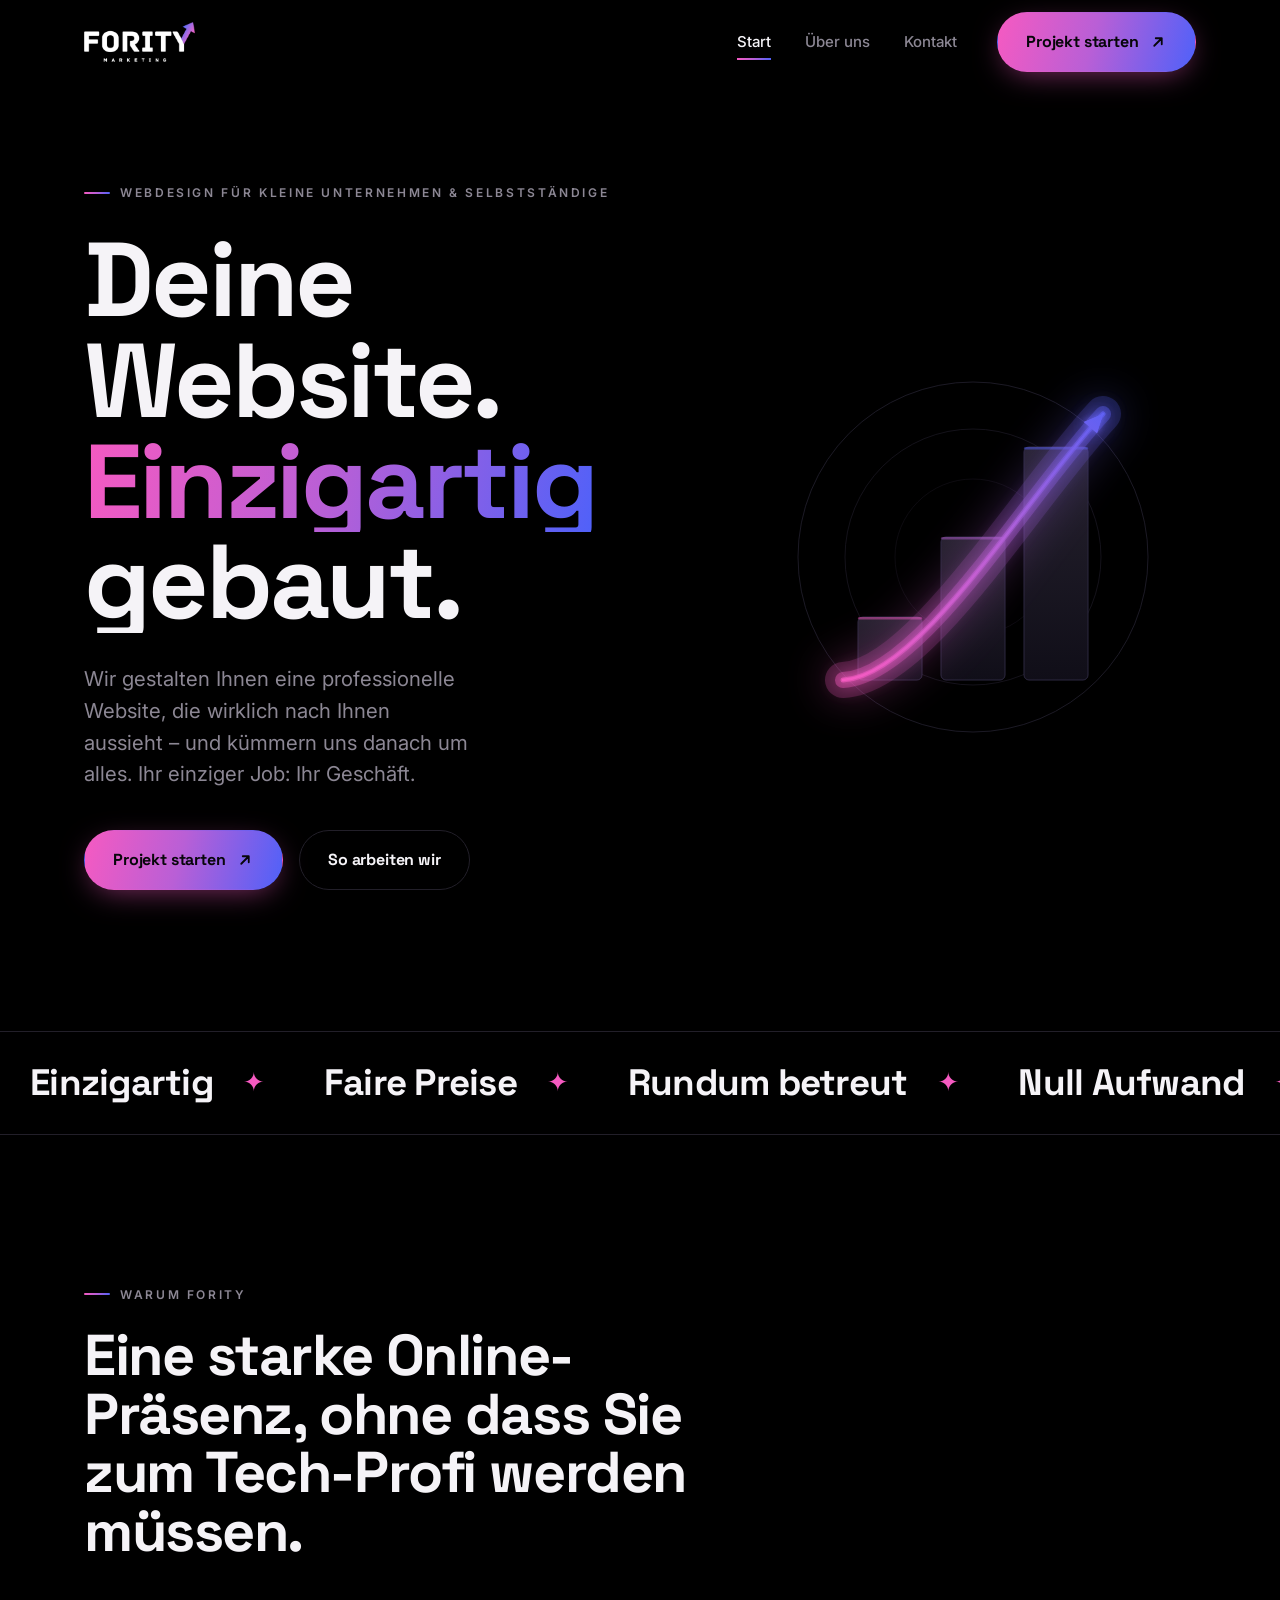
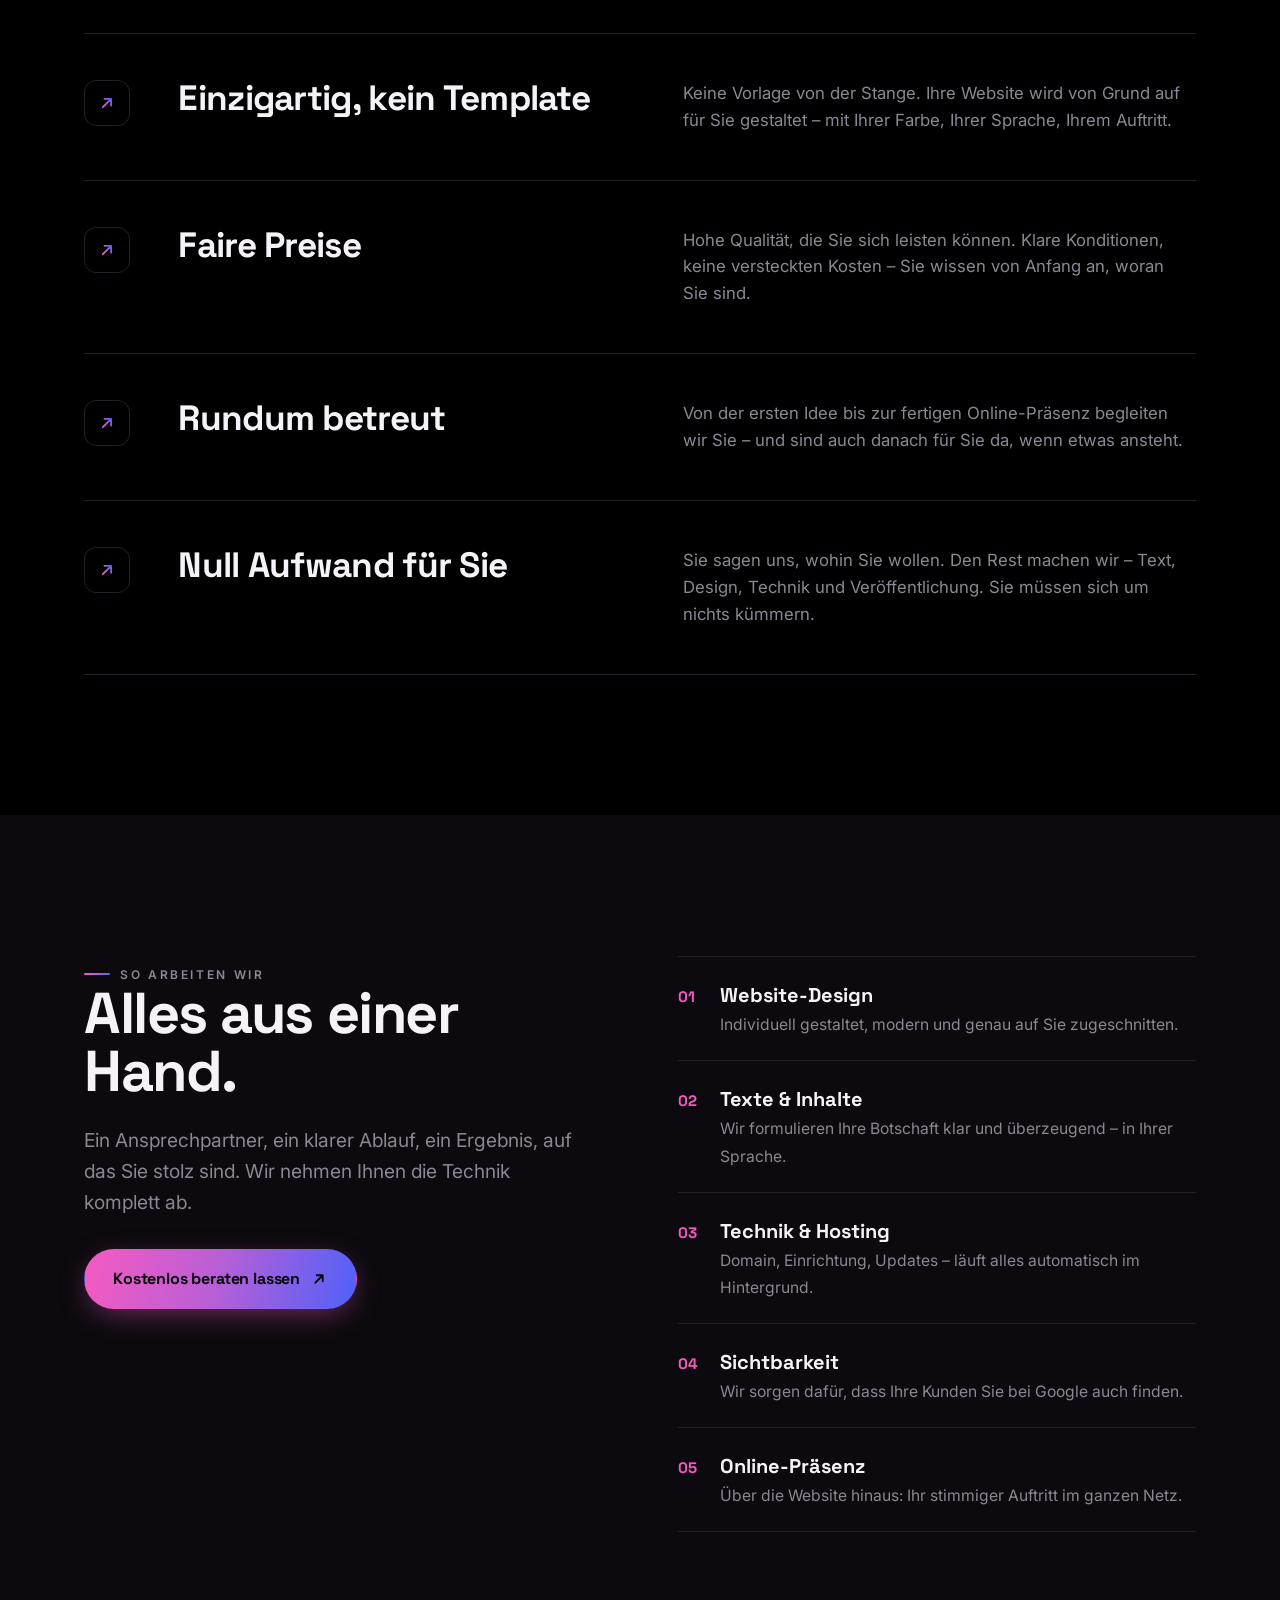
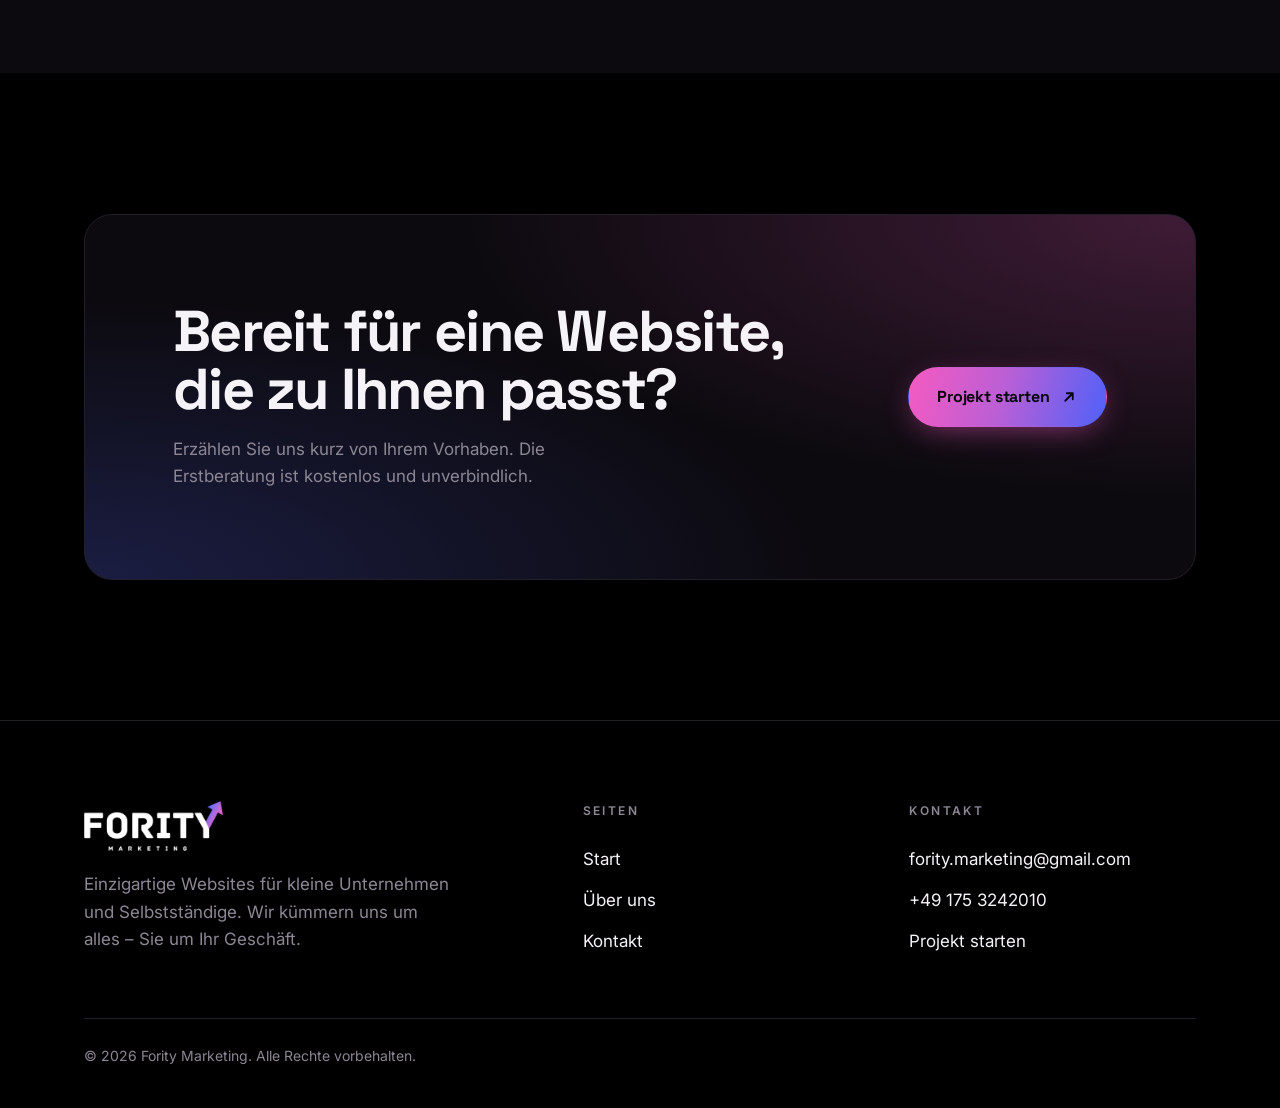
==== index.html @ 04fd1a8b "Website mit funktionierendem Kontaktformular (Web3Forms) Co-Authored-By: Claude Opus 4.8 <noreply@an" ====
<!DOCTYPE html>
<html lang="de">
<head>
  <meta charset="UTF-8" />
  <meta name="viewport" content="width=device-width, initial-scale=1" />
  <title>Fority Marketing — Einzigartige Websites für kleine Unternehmen</title>
  <meta name="description" content="Fority Marketing baut professionelle, einzigartige Websites für kleine Unternehmen und Selbstständige – zu fairen Preisen und mit Rundum-Betreuung. Sie kümmern sich um nichts." />
  <meta name="theme-color" content="#000000" />

  <meta property="og:type" content="website" />
  <meta property="og:title" content="Fority Marketing — Einzigartige Websites für kleine Unternehmen" />
  <meta property="og:description" content="Professionelle, einzigartige Websites zu fairen Preisen – mit Rundum-Betreuung. Du kümmerst dich um nichts." />

  <link rel="icon" href="data:image/svg+xml,%3Csvg xmlns='http://www.w3.org/2000/svg' viewBox='0 0 32 32'%3E%3Cdefs%3E%3ClinearGradient id='g' x1='0' y1='1' x2='1' y2='0'%3E%3Cstop offset='0' stop-color='%23f65ac1'/%3E%3Cstop offset='1' stop-color='%234f61f9'/%3E%3C/linearGradient%3E%3C/defs%3E%3Crect width='32' height='32' rx='8' fill='%23000'/%3E%3Cpath d='M9 22 L22 9 M14 9 H22 V17' fill='none' stroke='url(%23g)' stroke-width='3' stroke-linecap='round' stroke-linejoin='round'/%3E%3C/svg%3E" />

  <link rel="preconnect" href="https://fonts.googleapis.com" />
  <link rel="preconnect" href="https://fonts.gstatic.com" crossorigin />
  <link href="https://fonts.googleapis.com/css2?family=Inter:wght@400;500;600;700&family=Space+Grotesk:wght@600;700;800&display=swap" rel="stylesheet" />
  <link rel="stylesheet" href="css/style.css" />
</head>
<body>
  <!-- shared gradient for SVG strokes -->
  <svg width="0" height="0" style="position:absolute" aria-hidden="true">
    <defs>
      <linearGradient id="fg" x1="0" y1="1" x2="1" y2="0">
        <stop offset="0" stop-color="#f65ac1" />
        <stop offset="0.5" stop-color="#b95fd6" />
        <stop offset="1" stop-color="#4f61f9" />
      </linearGradient>
    </defs>
  </svg>

  <!-- ============ NAV ============ -->
  <header class="nav">
    <div class="wrap nav__inner">
      <a class="nav__logo" href="index.html" aria-label="Fority Marketing — Startseite">
        <img src="assets/logo.png" alt="Fority Marketing" width="135" />
      </a>
      <nav class="nav__links" aria-label="Hauptnavigation">
        <a class="nav__link" href="index.html" aria-current="page">Start</a>
        <a class="nav__link" href="ueber-uns.html">Über uns</a>
        <a class="nav__link" href="kontakt.html">Kontakt</a>
        <a class="btn btn--primary nav__cta" href="kontakt.html">Projekt starten
          <svg viewBox="0 0 24 24" fill="none" stroke="currentColor" stroke-width="2.4" stroke-linecap="round" stroke-linejoin="round"><path d="M7 17 17 7M9 7h8v8"/></svg>
        </a>
      </nav>
      <button class="nav__toggle" aria-label="Menü öffnen" aria-expanded="false"><span></span></button>
    </div>
  </header>

  <main>
    <!-- ============ HERO ============ -->
    <section class="hero">
      <div class="wrap hero__grid">
        <div class="hero__copy">
          <p class="eyebrow hero__eyebrow">Webdesign für kleine Unternehmen &amp; Selbstständige</p>
          <h1>
            <span class="line"><span>Deine Website.</span></span>
            <span class="line"><span class="grad-text">Einzigartig</span></span>
            <span class="line"><span>gebaut.</span></span>
          </h1>
          <p class="hero__sub">Wir gestalten Ihnen eine professionelle Website, die wirklich nach Ihnen aussieht – und kümmern uns danach um alles. Ihr einziger Job: Ihr Geschäft.</p>
          <div class="hero__actions">
            <a class="btn btn--primary" href="kontakt.html">Projekt starten
              <svg viewBox="0 0 24 24" fill="none" stroke="currentColor" stroke-width="2.4" stroke-linecap="round" stroke-linejoin="round"><path d="M7 17 17 7M9 7h8v8"/></svg>
            </a>
            <a class="btn btn--ghost" href="#leistungen">So arbeiten wir</a>
          </div>
        </div>

        <!-- signature: growth chart -->
        <div class="hero__art" aria-hidden="true">
          <svg class="chart-art" viewBox="0 0 420 420" fill="none" xmlns="http://www.w3.org/2000/svg">
            <defs>
              <linearGradient id="ca-grad" gradientUnits="userSpaceOnUse" x1="80" y1="358" x2="362" y2="68">
                <stop offset="0%"   stop-color="#f65ac1"/>
                <stop offset="50%"  stop-color="#b95fd6"/>
                <stop offset="100%" stop-color="#4f61f9"/>
              </linearGradient>
              <linearGradient id="ca-bar" x1="0" y1="0" x2="0" y2="1">
                <stop offset="0%"   stop-color="#26222f"/>
                <stop offset="100%" stop-color="#100e18"/>
              </linearGradient>
              <!-- Broad atmospheric glow -->
              <filter id="ca-glow-wide" x="-100%" y="-100%" width="300%" height="300%">
                <feGaussianBlur stdDeviation="22" result="b"/>
                <feMerge><feMergeNode in="b"/><feMergeNode in="SourceGraphic"/></feMerge>
              </filter>
              <!-- Medium halo -->
              <filter id="ca-glow-mid" x="-60%" y="-60%" width="220%" height="220%">
                <feGaussianBlur stdDeviation="9" result="b2"/>
                <feMerge><feMergeNode in="b2"/><feMergeNode in="SourceGraphic"/></feMerge>
              </filter>
              <!-- Tight crisp glow -->
              <filter id="ca-glow-tight" x="-20%" y="-20%" width="140%" height="140%">
                <feGaussianBlur stdDeviation="3" result="b3"/>
                <feMerge><feMergeNode in="b3"/><feMergeNode in="SourceGraphic"/></feMerge>
              </filter>
            </defs>

            <!-- Concentric background rings -->
            <circle cx="210" cy="235" r="175" stroke="#221f2c" stroke-width="1" opacity="0.85"/>
            <circle cx="210" cy="235" r="128" stroke="#221f2c" stroke-width="1" opacity="0.60"/>
            <circle cx="210" cy="235" r="78"  stroke="#221f2c" stroke-width="1" opacity="0.38"/>

            <!-- 3 bars: increasing height, base at y=358 -->
            <rect x="95"  y="295" width="64" height="63"  rx="5" fill="url(#ca-bar)" stroke="#2d2840" stroke-width="1"/>
            <rect x="178" y="215" width="64" height="143" rx="5" fill="url(#ca-bar)" stroke="#2d2840" stroke-width="1"/>
            <rect x="261" y="125" width="64" height="233" rx="5" fill="url(#ca-bar)" stroke="#2d2840" stroke-width="1"/>

            <!-- Bar top edge glow highlights -->
            <rect x="95"  y="295" width="64" height="2.5" rx="1.5" fill="#f65ac1" opacity="0.45"/>
            <rect x="178" y="215" width="64" height="2.5" rx="1.5" fill="#b95fd6" opacity="0.45"/>
            <rect x="261" y="125" width="64" height="2.5" rx="1.5" fill="#4f61f9" opacity="0.45"/>

            <!-- Growth curve — widest atmospheric bloom -->
            <path d="M 80 358 C 158 354 265 172 340 92"
                  stroke="url(#ca-grad)" stroke-width="36" stroke-linecap="round"
                  filter="url(#ca-glow-wide)" opacity="0.28"/>
            <!-- Medium halo -->
            <path d="M 80 358 C 158 354 265 172 340 92"
                  stroke="url(#ca-grad)" stroke-width="16" stroke-linecap="round"
                  filter="url(#ca-glow-mid)" opacity="0.48"/>
            <!-- Tight inner glow -->
            <path d="M 80 358 C 158 354 265 172 340 92"
                  stroke="url(#ca-grad)" stroke-width="5" stroke-linecap="round"
                  filter="url(#ca-glow-tight)" opacity="0.75"/>
            <!-- Crisp core line -->
            <path d="M 80 358 C 158 354 265 172 340 92"
                  stroke="url(#ca-grad)" stroke-width="2.5" stroke-linecap="round"/>

            <!-- Arrowhead at curve tip (340,92), pointing upper-right along tangent -->
            <polygon points="340,92 334,111 321,100" fill="url(#ca-grad)" filter="url(#ca-glow-wide)" opacity="0.32"/>
            <polygon points="340,92 334,111 321,100" fill="url(#ca-grad)" filter="url(#ca-glow-mid)" opacity="0.55"/>
            <polygon points="340,92 334,111 321,100" fill="url(#ca-grad)" filter="url(#ca-glow-tight)" opacity="0.85"/>
            <polygon points="340,92 334,111 321,100" fill="url(#ca-grad)"/>
          </svg>
        </div>
      </div>
    </section>

    <!-- ============ MARQUEE ============ -->
    <div class="marquee" aria-hidden="true">
      <div class="marquee__track">
        <span>Einzigartig</span><span>Faire Preise</span><span>Rundum betreut</span><span>Null Aufwand</span>
      </div>
    </div>

    <!-- ============ USPs ============ -->
    <section class="section" id="warum">
      <div class="wrap">
        <div class="usp__head reveal">
          <p class="eyebrow">Warum Fority</p>
          <h2>Eine starke Online-Präsenz, ohne dass Sie zum Tech-Profi werden müssen.</h2>
        </div>

        <div class="usp-row reveal">
          <div class="usp-row__mark">
            <svg viewBox="0 0 24 24" fill="none" stroke-width="2.2" stroke-linecap="round" stroke-linejoin="round"><path d="M7 17 17 7M9 7h8v8"/></svg>
          </div>
          <h3>Einzigartig, kein Template</h3>
          <p>Keine Vorlage von der Stange. Ihre Website wird von Grund auf für Sie gestaltet – mit Ihrer Farbe, Ihrer Sprache, Ihrem Auftritt.</p>
        </div>

        <div class="usp-row reveal">
          <div class="usp-row__mark">
            <svg viewBox="0 0 24 24" fill="none" stroke-width="2.2" stroke-linecap="round" stroke-linejoin="round"><path d="M7 17 17 7M9 7h8v8"/></svg>
          </div>
          <h3>Faire Preise</h3>
          <p>Hohe Qualität, die Sie sich leisten können. Klare Konditionen, keine versteckten Kosten – Sie wissen von Anfang an, woran Sie sind.</p>
        </div>

        <div class="usp-row reveal">
          <div class="usp-row__mark">
            <svg viewBox="0 0 24 24" fill="none" stroke-width="2.2" stroke-linecap="round" stroke-linejoin="round"><path d="M7 17 17 7M9 7h8v8"/></svg>
          </div>
          <h3>Rundum betreut</h3>
          <p>Von der ersten Idee bis zur fertigen Online-Präsenz begleiten wir Sie – und sind auch danach für Sie da, wenn etwas ansteht.</p>
        </div>

        <div class="usp-row reveal">
          <div class="usp-row__mark">
            <svg viewBox="0 0 24 24" fill="none" stroke-width="2.2" stroke-linecap="round" stroke-linejoin="round"><path d="M7 17 17 7M9 7h8v8"/></svg>
          </div>
          <h3>Null Aufwand für Sie</h3>
          <p>Sie sagen uns, wohin Sie wollen. Den Rest machen wir – Text, Design, Technik und Veröffentlichung. Sie müssen sich um nichts kümmern.</p>
        </div>
      </div>
    </section>

    <!-- ============ LEISTUNGEN ============ -->
    <section class="section alt" id="leistungen">
      <div class="wrap lead-grid">
        <div class="reveal">
          <p class="eyebrow">So arbeiten wir</p>
          <h2>Alles aus einer Hand.</h2>
          <p class="big">Ein Ansprechpartner, ein klarer Ablauf, ein Ergebnis, auf das Sie stolz sind. Wir nehmen Ihnen die Technik komplett ab.</p>
          <a class="btn btn--primary" href="kontakt.html" style="margin-top:32px">Kostenlos beraten lassen
            <svg viewBox="0 0 24 24" fill="none" stroke="currentColor" stroke-width="2.4" stroke-linecap="round" stroke-linejoin="round"><path d="M7 17 17 7M9 7h8v8"/></svg>
          </a>
        </div>
        <div class="svc-list reveal" data-d="1">
          <div class="svc"><span class="svc__no">01</span><span class="svc__body"><strong>Website-Design</strong><span>Individuell gestaltet, modern und genau auf Sie zugeschnitten.</span></span></div>
          <div class="svc"><span class="svc__no">02</span><span class="svc__body"><strong>Texte &amp; Inhalte</strong><span>Wir formulieren Ihre Botschaft klar und überzeugend – in Ihrer Sprache.</span></span></div>
          <div class="svc"><span class="svc__no">03</span><span class="svc__body"><strong>Technik &amp; Hosting</strong><span>Domain, Einrichtung, Updates – läuft alles automatisch im Hintergrund.</span></span></div>
          <div class="svc"><span class="svc__no">04</span><span class="svc__body"><strong>Sichtbarkeit</strong><span>Wir sorgen dafür, dass Ihre Kunden Sie bei Google auch finden.</span></span></div>
          <div class="svc"><span class="svc__no">05</span><span class="svc__body"><strong>Online-Präsenz</strong><span>Über die Website hinaus: Ihr stimmiger Auftritt im ganzen Netz.</span></span></div>
        </div>
      </div>
    </section>

    <!-- ============ CTA ============ -->
    <section class="section">
      <div class="wrap cta-band">
        <div class="cta-band__inner reveal">
          <div>
            <h2>Bereit für eine Website, die zu Ihnen passt?</h2>
            <p>Erzählen Sie uns kurz von Ihrem Vorhaben. Die Erstberatung ist kostenlos und unverbindlich.</p>
          </div>
          <a class="btn btn--primary" href="kontakt.html">Projekt starten
            <svg viewBox="0 0 24 24" fill="none" stroke="currentColor" stroke-width="2.4" stroke-linecap="round" stroke-linejoin="round"><path d="M7 17 17 7M9 7h8v8"/></svg>
          </a>
        </div>
      </div>
    </section>
  </main>

  <!-- ============ FOOTER ============ -->
  <footer class="footer">
    <div class="wrap">
      <div class="footer__top">
        <div class="footer__brand">
          <img src="assets/logo.png" alt="Fority Marketing" />
          <p>Einzigartige Websites für kleine Unternehmen und Selbstständige. Wir kümmern uns um alles – Sie um Ihr Geschäft.</p>
        </div>
        <div class="footer__col">
          <h4>Seiten</h4>
          <a href="index.html">Start</a>
          <a href="ueber-uns.html">Über uns</a>
          <a href="kontakt.html">Kontakt</a>
        </div>
        <div class="footer__col">
          <h4>Kontakt</h4>
          <a href="mailto:fority.marketing@gmail.com">fority.marketing@gmail.com</a>
          <a href="tel:+491753242010">+49 175 3242010</a>
          <a href="kontakt.html">Projekt starten</a>
        </div>
      </div>
      <div class="footer__bottom">
        <span>© <span id="year">2026</span> Fority Marketing. Alle Rechte vorbehalten.</span>
      </div>
    </div>
  </footer>

  <script src="js/main.js"></script>
</body>
</html>
---- css/style.css ----
/* ============================================================
   FORITY MARKETING — Design System
   Bold & loud · black canvas · logo gradient (pink→purple)
   ============================================================ */

:root {
  /* Color */
  --ink:        #000000;   /* page canvas */
  --surface:    #0c0a0f;   /* subtle raised panels */
  --line:       #221f29;   /* hairlines */
  --text:       #f5f3f7;   /* primary text */
  --muted:      #8c8794;   /* secondary text */

  --pink:       #f65ac1;   /* logo arrow — pink end  */
  --purple:     #4f61f9;   /* logo arrow — purple end */
  --grad:       linear-gradient(105deg, var(--pink) 0%, #b95fd6 48%, var(--purple) 100%);

  /* Type */
  --display: "Space Grotesk", system-ui, sans-serif;
  --body: "Inter", system-ui, sans-serif;

  /* Rhythm */
  --maxw: 1240px;
  --gutter: clamp(20px, 5vw, 64px);
  --section-y: clamp(72px, 11vw, 160px);

  --ease: cubic-bezier(0.16, 1, 0.3, 1);
}

/* ---------- Reset ---------- */
*, *::before, *::after { box-sizing: border-box; }
* { margin: 0; padding: 0; }
html { -webkit-text-size-adjust: 100%; scroll-behavior: smooth; }

body {
  background: var(--ink);
  color: var(--text);
  font-family: var(--body);
  font-size: 17px;
  line-height: 1.6;
  -webkit-font-smoothing: antialiased;
  text-rendering: optimizeLegibility;
  overflow-x: hidden;
}

img { display: block; max-width: 100%; height: auto; }
a { color: inherit; text-decoration: none; }
button { font: inherit; cursor: pointer; }
::selection { background: var(--pink); color: #000; }

/* ---------- Layout helpers ---------- */
.wrap { width: 100%; max-width: var(--maxw); margin-inline: auto; padding-inline: var(--gutter); }
.section { padding-block: var(--section-y); position: relative; }

.eyebrow {
  display: inline-flex; align-items: center; gap: 10px;
  font-family: var(--body);
  font-size: 12px; font-weight: 600;
  letter-spacing: 0.22em; text-transform: uppercase;
  color: var(--muted);
}
.eyebrow::before {
  content: ""; width: 26px; height: 2px;
  background: var(--grad); border-radius: 2px;
}

.grad-text {
  background: var(--grad);
  -webkit-background-clip: text; background-clip: text;
  color: transparent;
}

/* ---------- Buttons ---------- */
.btn {
  display: inline-flex; align-items: center; gap: 10px;
  font-family: var(--display); font-weight: 700;
  font-size: 16px; letter-spacing: -0.01em;
  padding: 16px 28px; border-radius: 999px;
  border: 1px solid transparent;
  transition: transform .35s var(--ease), box-shadow .35s var(--ease), background .35s var(--ease), color .35s var(--ease);
  will-change: transform;
}
.btn svg { width: 18px; height: 18px; transition: transform .35s var(--ease); }
.btn:hover svg { transform: translate(3px, -3px); }

.btn--primary {
  background: var(--grad); color: #07060a;
  box-shadow: 0 8px 30px -8px rgba(246,90,193,.55);
}
.btn--primary:hover { transform: translateY(-3px); box-shadow: 0 18px 44px -10px rgba(246,90,193,.7); }

.btn--ghost { color: var(--text); border-color: var(--line); }
.btn--ghost:hover { border-color: var(--pink); transform: translateY(-3px); }

/* ============================================================
   NAV
   ============================================================ */
.nav {
  position: sticky; top: 0; z-index: 100;
  border-bottom: 1px solid transparent;
  transition: background .4s var(--ease), border-color .4s var(--ease), backdrop-filter .4s var(--ease);
}
.nav.is-scrolled {
  background: rgba(0,0,0,.72);
  backdrop-filter: blur(14px) saturate(140%);
  border-bottom-color: var(--line);
}
.nav__inner {
  display: flex; align-items: center; justify-content: space-between;
  height: 84px;
}
.nav__logo img { height: 40px; width: auto; }
.nav__links { display: flex; align-items: center; gap: 34px; }
.nav__link {
  font-weight: 500; font-size: 15px; color: var(--muted);
  position: relative; transition: color .25s var(--ease);
}
.nav__link::after {
  content: ""; position: absolute; left: 0; bottom: -6px;
  width: 100%; height: 2px; background: var(--grad);
  transform: scaleX(0); transform-origin: left; transition: transform .3s var(--ease);
}
.nav__link:hover, .nav__link[aria-current="page"] { color: var(--text); }
.nav__link:hover::after, .nav__link[aria-current="page"]::after { transform: scaleX(1); }
.nav__cta { margin-left: 6px; }

.nav__toggle {
  display: none; background: none; border: 0; color: var(--text);
  width: 44px; height: 44px; align-items: center; justify-content: center;
}
.nav__toggle span {
  display: block; width: 24px; height: 2px; background: currentColor; position: relative;
  transition: transform .3s var(--ease), opacity .3s var(--ease);
}
.nav__toggle span::before, .nav__toggle span::after {
  content: ""; position: absolute; left: 0; width: 24px; height: 2px; background: currentColor;
  transition: transform .3s var(--ease);
}
.nav__toggle span::before { top: -7px; }
.nav__toggle span::after { top: 7px; }
.nav.is-open .nav__toggle span { background: transparent; }
.nav.is-open .nav__toggle span::before { transform: translateY(7px) rotate(45deg); }
.nav.is-open .nav__toggle span::after { transform: translateY(-7px) rotate(-45deg); }

/* ============================================================
   HERO
   ============================================================ */
.hero { position: relative; padding-top: clamp(40px, 7vw, 90px); padding-bottom: var(--section-y); }
.hero__grid {
  display: grid; grid-template-columns: 1.35fr 1fr; gap: clamp(30px, 5vw, 70px);
  align-items: center;
}
.hero__eyebrow { margin-bottom: 28px; }
.hero h1 {
  font-family: var(--display);
  font-weight: 800;
  font-size: clamp(2.9rem, 8.2vw, 6.6rem);
  line-height: 0.96;
  letter-spacing: -0.03em;
}
.hero h1 .line { display: block; overflow: hidden; }
.hero h1 .line > span { display: inline-block; }
.hero__sub {
  margin-top: 30px; max-width: 30ch;
  font-size: clamp(1.05rem, 1.6vw, 1.3rem); color: var(--muted); line-height: 1.55;
}
.hero__actions { margin-top: 40px; display: flex; flex-wrap: wrap; gap: 16px; }

/* Hero signature: growth chart */
.hero__art { position: relative; display: flex; justify-content: center; align-items: center; min-height: 360px; }
.chart-art { width: min(100%, 420px); height: auto; display: block; }

/* ============================================================
   MARQUEE
   ============================================================ */
.marquee {
  border-block: 1px solid var(--line);
  padding-block: 22px; overflow: hidden;
  display: flex; user-select: none;
}
.marquee__track {
  display: flex; gap: 0; flex-shrink: 0;
  animation: scroll-x 26s linear infinite;
}
.marquee:hover .marquee__track { animation-play-state: paused; }
.marquee__track span {
  font-family: var(--display); font-weight: 800;
  font-size: clamp(1.4rem, 3vw, 2.3rem); letter-spacing: -0.02em;
  white-space: nowrap; padding-inline: 30px; color: var(--text);
  display: inline-flex; align-items: center; gap: 30px;
}
.marquee__track span::after { content: "✦"; color: var(--pink); font-size: 0.7em; }
@keyframes scroll-x { to { transform: translateX(-50%); } }

/* ============================================================
   USP — editorial rows (not a card grid)
   ============================================================ */
.usp__head { max-width: 60ch; margin-bottom: clamp(40px, 6vw, 72px); }
.usp__head h2 {
  font-family: var(--display); font-weight: 800;
  font-size: clamp(2.1rem, 5vw, 3.6rem); line-height: 1.02; letter-spacing: -0.025em;
  margin-top: 22px;
}

.usp-row {
  display: grid; grid-template-columns: 56px 1fr 1.1fr; gap: clamp(16px, 3vw, 48px);
  align-items: start;
  padding-block: clamp(30px, 4vw, 46px);
  border-top: 1px solid var(--line);
}
.usp-row:last-child { border-bottom: 1px solid var(--line); }
.usp-row__mark {
  width: 46px; height: 46px; flex-shrink: 0;
  display: grid; place-items: center;
  border: 1px solid var(--line); border-radius: 12px;
  transition: border-color .4s var(--ease), background .4s var(--ease);
}
.usp-row__mark svg { width: 20px; height: 20px; transition: transform .4s var(--ease); }
.usp-row__mark svg path { stroke: url(#fg); }
.usp-row:hover .usp-row__mark { border-color: var(--pink); background: rgba(246,90,193,.06); }
.usp-row:hover .usp-row__mark svg { transform: translate(2px, -2px); }
.usp-row h3 {
  font-family: var(--display); font-weight: 700;
  font-size: clamp(1.5rem, 3vw, 2.2rem); line-height: 1.05; letter-spacing: -0.02em;
}
.usp-row p { color: var(--muted); font-size: 1.05rem; max-width: 46ch; }

/* ============================================================
   LEISTUNGEN / PROCESS
   ============================================================ */
.alt { background: var(--surface); }
.lead-grid { display: grid; grid-template-columns: 1fr 1fr; gap: clamp(30px, 6vw, 80px); align-items: start; }
.lead-grid h2 {
  font-family: var(--display); font-weight: 800;
  font-size: clamp(2.1rem, 5vw, 3.6rem); line-height: 1.02; letter-spacing: -0.025em;
}
.lead-grid p.big { font-size: 1.2rem; color: var(--muted); margin-top: 24px; max-width: 42ch; }

.svc-list { display: flex; flex-direction: column; }
.svc {
  display: flex; align-items: baseline; gap: 18px;
  padding-block: 22px; border-top: 1px solid var(--line);
}
.svc:last-child { border-bottom: 1px solid var(--line); }
.svc__no { font-family: var(--display); font-weight: 700; color: var(--pink); font-size: .95rem; min-width: 2.4ch; }
.svc__body strong { font-family: var(--display); font-weight: 700; font-size: 1.25rem; display: block; }
.svc__body span { color: var(--muted); font-size: .98rem; }

/* ============================================================
   CTA BAND
   ============================================================ */
.cta-band { position: relative; overflow: hidden; }
.cta-band__inner {
  border-radius: 28px; padding: clamp(40px, 7vw, 88px);
  background:
    radial-gradient(120% 140% at 100% 0%, rgba(246,90,193,.22), transparent 55%),
    radial-gradient(120% 140% at 0% 100%, rgba(79,97,249,.22), transparent 55%),
    var(--surface);
  border: 1px solid var(--line);
  display: grid; grid-template-columns: 1.4fr auto; gap: 40px; align-items: center;
}
.cta-band h2 {
  font-family: var(--display); font-weight: 800;
  font-size: clamp(2rem, 5vw, 3.6rem); line-height: 1.0; letter-spacing: -0.03em;
}
.cta-band p { color: var(--muted); margin-top: 18px; max-width: 40ch; }

/* ============================================================
   FOOTER
   ============================================================ */
.footer { border-top: 1px solid var(--line); padding-block: clamp(50px, 7vw, 80px) 40px; }
.footer__top { display: grid; grid-template-columns: 1.6fr 1fr 1fr; gap: 40px; }
.footer__brand img { height: 50px; width: auto; margin-bottom: 20px; }
.footer__brand p { color: var(--muted); max-width: 34ch; }
.footer__col h4 {
  font-size: 12px; letter-spacing: .2em; text-transform: uppercase; color: var(--muted);
  margin-bottom: 18px; font-weight: 600;
}
.footer__col a { display: block; color: var(--text); padding-block: 7px; transition: color .25s var(--ease); }
.footer__col a:hover { color: var(--pink); }
.footer__bottom {
  margin-top: 56px; padding-top: 26px; border-top: 1px solid var(--line);
  display: flex; justify-content: space-between; flex-wrap: wrap; gap: 14px;
  color: var(--muted); font-size: 14px;
}

/* ============================================================
   PAGE HEADER (inner pages)
   ============================================================ */
.page-head { padding-top: clamp(50px, 8vw, 110px); padding-bottom: clamp(40px, 6vw, 72px); }
.page-head h1 {
  font-family: var(--display); font-weight: 800;
  font-size: clamp(2.6rem, 7vw, 5.6rem); line-height: 0.98; letter-spacing: -0.03em; margin-top: 24px;
}
.page-head p { color: var(--muted); font-size: clamp(1.05rem,1.6vw,1.3rem); max-width: 52ch; margin-top: 26px; }

/* ---------- About ---------- */
.about-split { display: grid; grid-template-columns: 1fr 1fr; gap: clamp(30px,6vw,80px); align-items: start; }
.about-split h2 { font-family: var(--display); font-weight: 800; font-size: clamp(1.9rem,4vw,3rem); line-height:1.04; letter-spacing:-0.025em; }
.about-split p { color: var(--muted); margin-top: 20px; font-size: 1.1rem; }
.about-split p + p { margin-top: 16px; }

.stats { display: grid; grid-template-columns: repeat(3, 1fr); gap: clamp(16px,3vw,40px); }
.stat { border-top: 1px solid var(--line); padding-top: 24px; }
.stat__num { font-family: var(--display); font-weight: 800; font-size: clamp(2.4rem,5vw,3.6rem); line-height:1; letter-spacing:-0.02em; }
.stat__num.grad-text { display: inline-block; }
.stat__label { color: var(--muted); margin-top: 10px; font-size: .98rem; }

.values { display: grid; grid-template-columns: repeat(2, 1fr); gap: clamp(20px,3vw,32px); }
.value {
  padding: clamp(24px,3vw,36px); border: 1px solid var(--line); border-radius: 18px;
  background: var(--surface); transition: border-color .4s var(--ease), transform .4s var(--ease);
}
.value:hover { border-color: var(--pink); transform: translateY(-4px); }
.value h3 { font-family: var(--display); font-weight: 700; font-size: 1.35rem; margin-bottom: 12px; }
.value h3 b { color: var(--pink); margin-right: 10px; font-weight: 800; }
.value p { color: var(--muted); }

/* ---------- Contact ---------- */
.contact-grid { display: grid; grid-template-columns: 1fr 1fr; gap: clamp(36px,6vw,80px); align-items: start; }

.field { margin-bottom: 22px; }
.field label { display: block; font-size: 13px; font-weight: 600; letter-spacing: .04em; margin-bottom: 10px; color: var(--text); }
.field input, .field textarea, .field select {
  width: 100%; background: var(--surface); color: var(--text);
  border: 1px solid var(--line); border-radius: 12px;
  padding: 15px 16px; font: inherit; transition: border-color .25s var(--ease), box-shadow .25s var(--ease);
}
.field textarea { min-height: 150px; resize: vertical; }
.field input::placeholder, .field textarea::placeholder { color: #5b5763; }
.field input:focus, .field textarea:focus, .field select:focus {
  outline: none; border-color: var(--pink); box-shadow: 0 0 0 3px rgba(246,90,193,.18);
}
.form__submit { width: 100%; justify-content: center; }
.form__note { color: var(--muted); font-size: 13px; margin-top: 14px; text-align: center; }

.form__success {
  display: none; text-align: center; padding: clamp(30px,5vw,56px);
  border: 1px solid var(--pink); border-radius: 18px; background: rgba(246,90,193,.06);
}
.form__success.show { display: block; }
.form__success h3 { font-family: var(--display); font-weight: 800; font-size: 1.7rem; margin-bottom: 12px; }
.form__success p { color: var(--muted); }

.contact-card { border: 1px solid var(--line); border-radius: 18px; padding: clamp(26px,3vw,40px); background: var(--surface); }
.contact-card h2 { font-family: var(--display); font-weight: 800; font-size: clamp(1.7rem,3vw,2.4rem); letter-spacing:-0.02em; margin-bottom: 8px; }
.contact-card > p { color: var(--muted); margin-bottom: 30px; }
.contact-item { display: flex; gap: 16px; padding-block: 18px; border-top: 1px solid var(--line); align-items: flex-start; }
.contact-item:last-child { border-bottom: 1px solid var(--line); }
.contact-item .ci-icon {
  flex-shrink: 0; width: 42px; height: 42px; border-radius: 10px; display: grid; place-items: center;
  border: 1px solid var(--line);
}
.contact-item .ci-icon svg { width: 19px; height: 19px; }
.contact-item .ci-icon svg path, .contact-item .ci-icon svg circle, .contact-item .ci-icon svg rect { stroke: url(#fg); }
.contact-item .ci-label { font-size: 12px; text-transform: uppercase; letter-spacing: .14em; color: var(--muted); }
.contact-item .ci-value { font-family: var(--display); font-weight: 600; font-size: 1.15rem; }
.contact-item a.ci-value:hover { color: var(--pink); }

/* ============================================================
   Scroll reveal
   ============================================================ */
.reveal { opacity: 0; transform: translateY(28px); transition: opacity .8s var(--ease), transform .8s var(--ease); }
.reveal.in { opacity: 1; transform: none; }
.reveal[data-d="1"] { transition-delay: .08s; }
.reveal[data-d="2"] { transition-delay: .16s; }
.reveal[data-d="3"] { transition-delay: .24s; }

/* ============================================================
   Responsive
   ============================================================ */
@media (max-width: 920px) {
  .hero__grid { grid-template-columns: 1fr; }
  .hero__art { order: -1; min-height: 240px; }
  .chart-art { width: min(72%, 300px); }
  .lead-grid, .cta-band__inner, .about-split, .contact-grid { grid-template-columns: 1fr; }
  .cta-band__inner { text-align: left; }
  .usp-row { grid-template-columns: 44px 1fr; }
  .usp-row p { grid-column: 2; }
  .footer__top { grid-template-columns: 1fr 1fr; }
  .footer__brand { grid-column: 1 / -1; }
}

@media (max-width: 720px) {
  .nav__links {
    position: fixed; inset: 84px 0 auto 0;
    flex-direction: column; align-items: flex-start; gap: 6px;
    background: rgba(6,5,9,.96); backdrop-filter: blur(16px);
    padding: 24px var(--gutter) 36px; border-bottom: 1px solid var(--line);
    transform: translateY(-130%); transition: transform .45s var(--ease);
    height: auto;
  }
  .nav.is-open .nav__links { transform: translateY(0); }
  .nav__link { font-size: 1.4rem; font-family: var(--display); font-weight: 700; padding-block: 8px; }
  .nav__link::after { display: none; }
  .nav__cta { margin-top: 12px; }
  .nav__toggle { display: inline-flex; }
  .values, .stats { grid-template-columns: 1fr; }
  .stats { gap: 8px; }

  .hero__art { order: 1; }
}

@media (prefers-reduced-motion: reduce) {
  * { animation-duration: .001ms !important; animation-iteration-count: 1 !important; transition-duration: .001ms !important; scroll-behavior: auto !important; }
  .reveal { opacity: 1; transform: none; }
  .marquee__track { animation: none; }
}
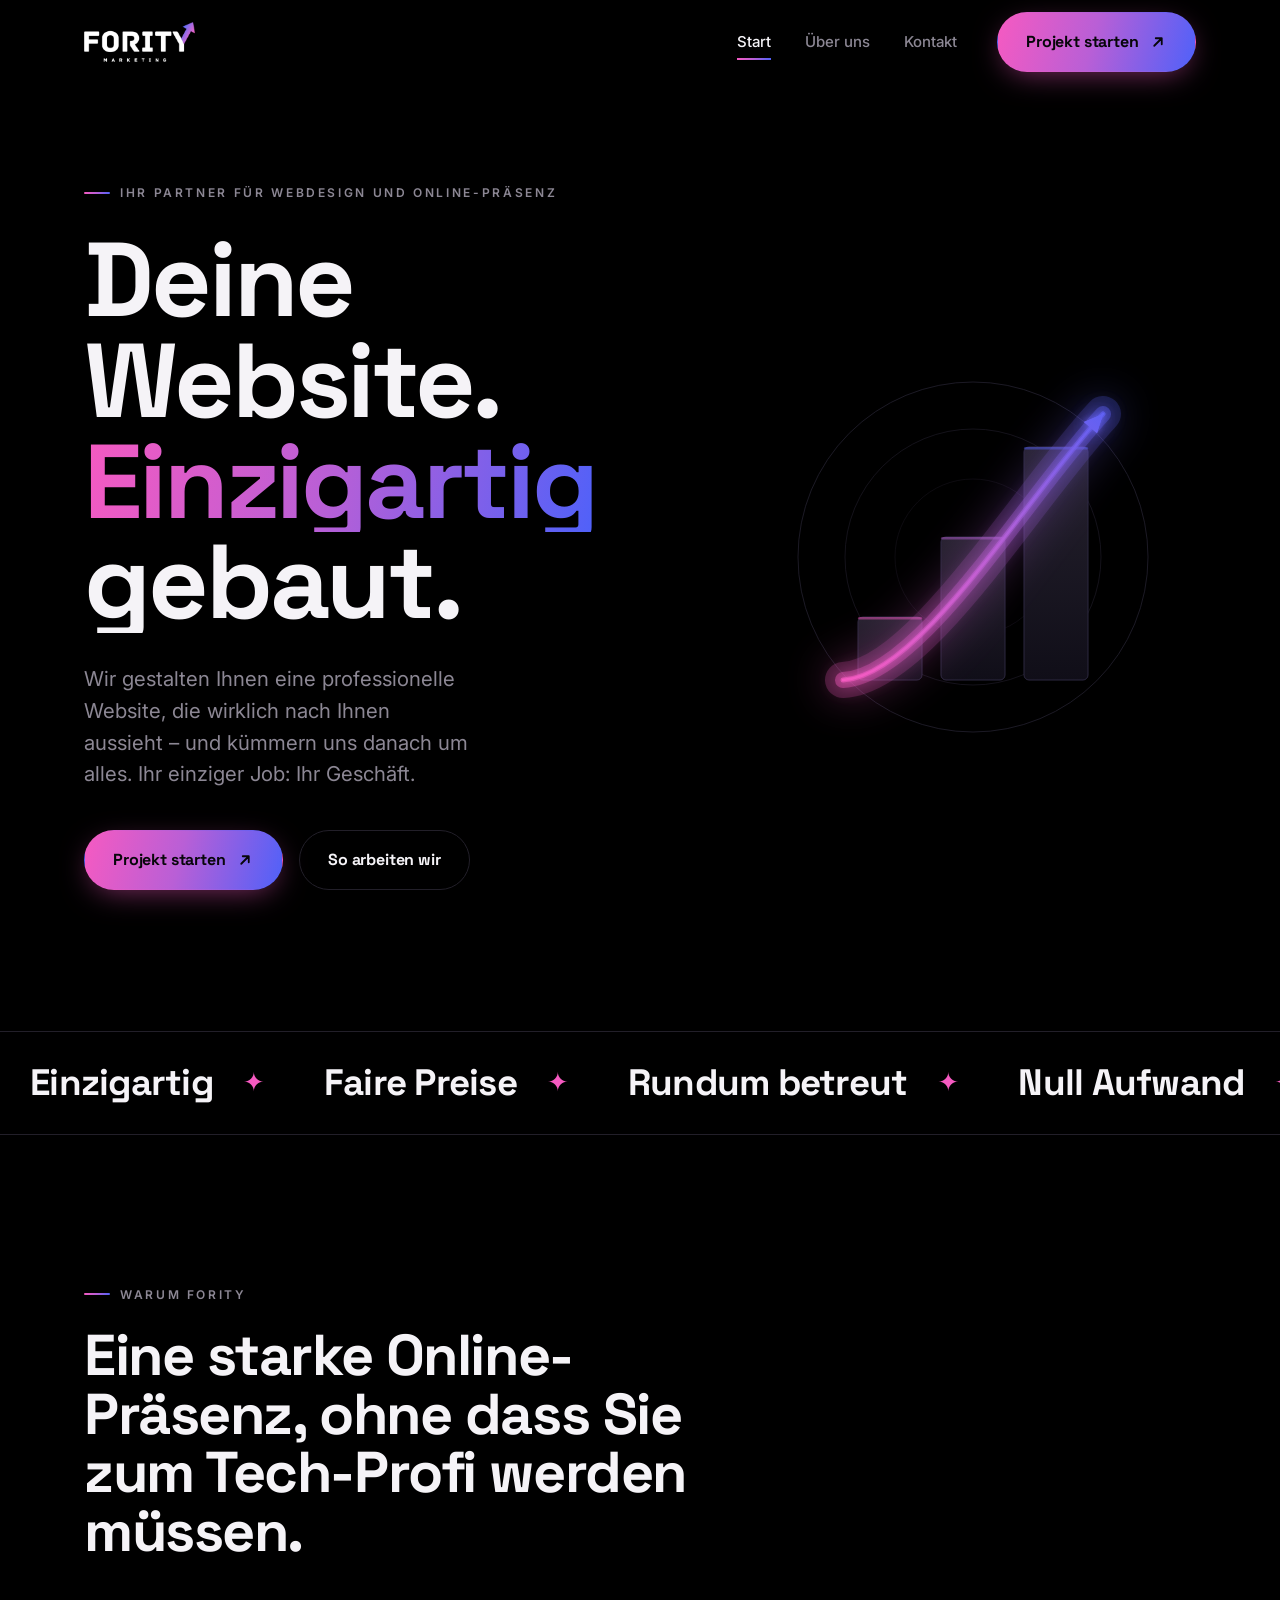
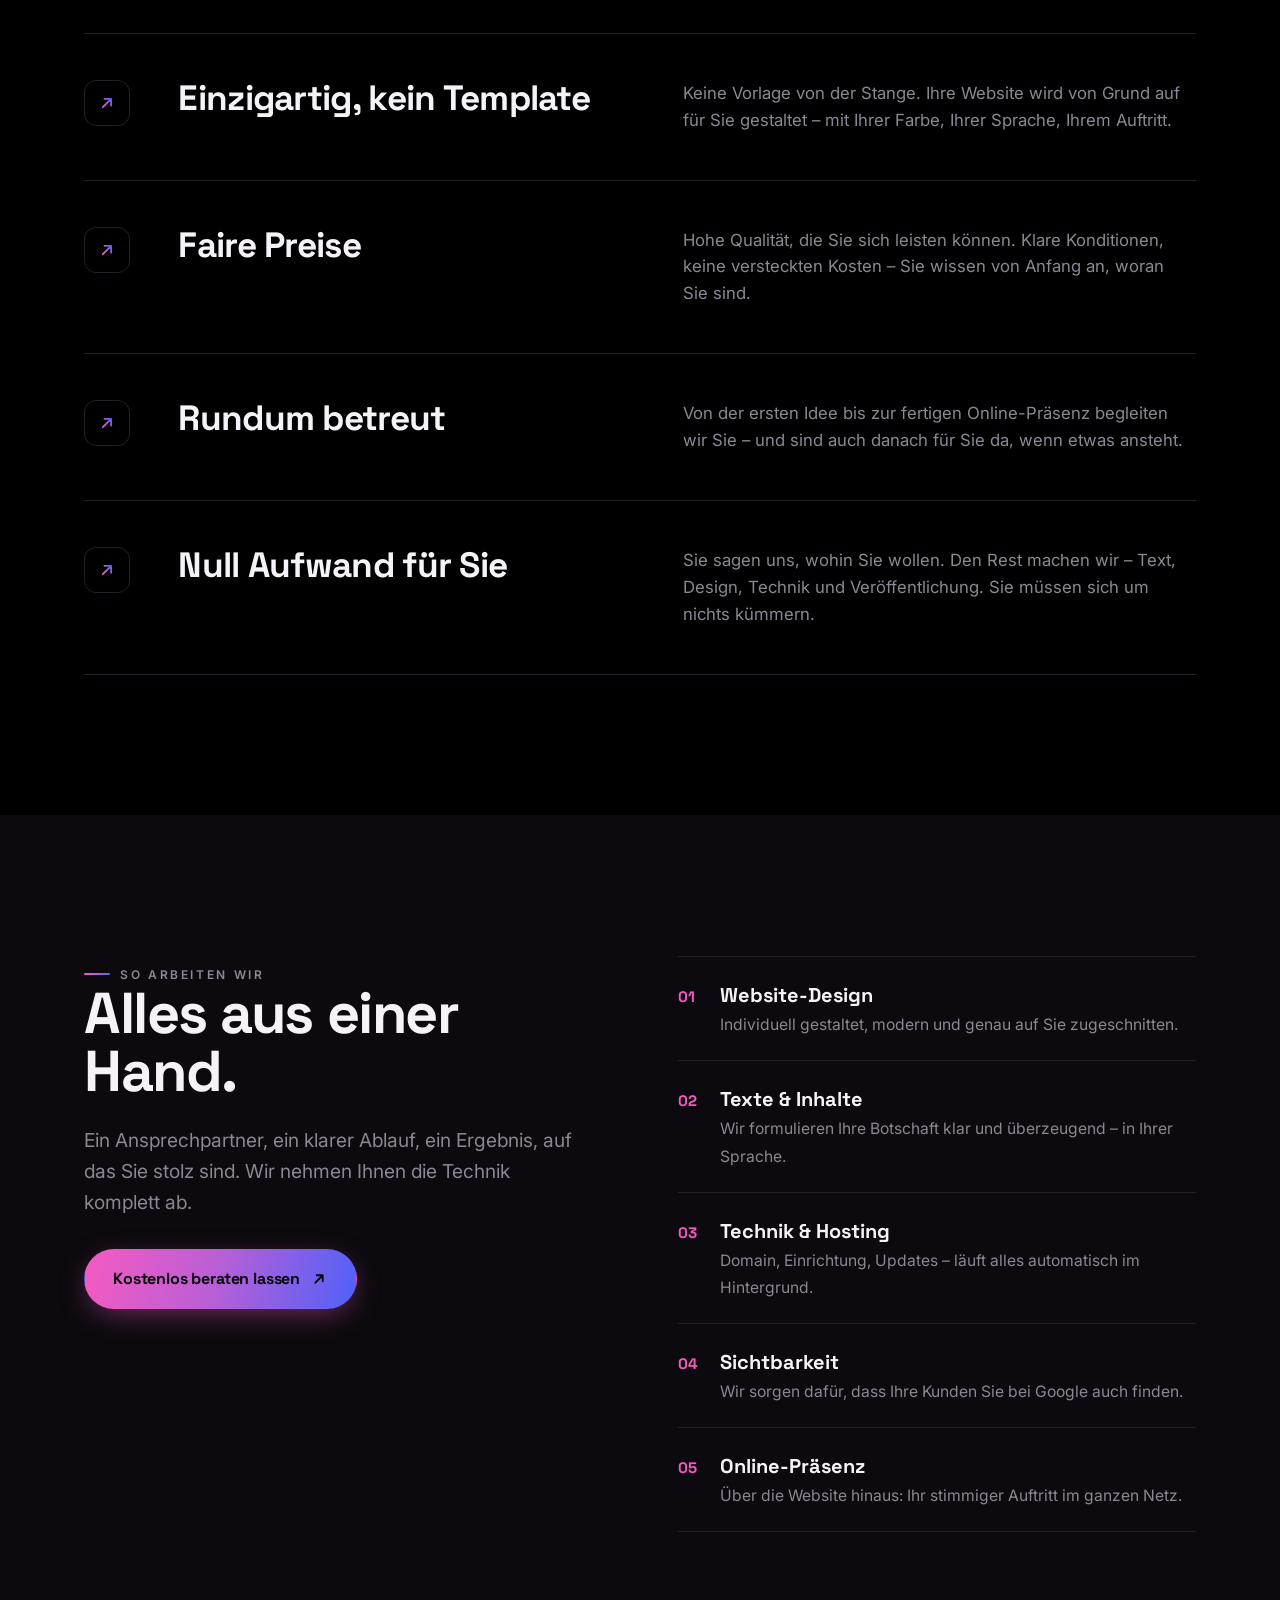
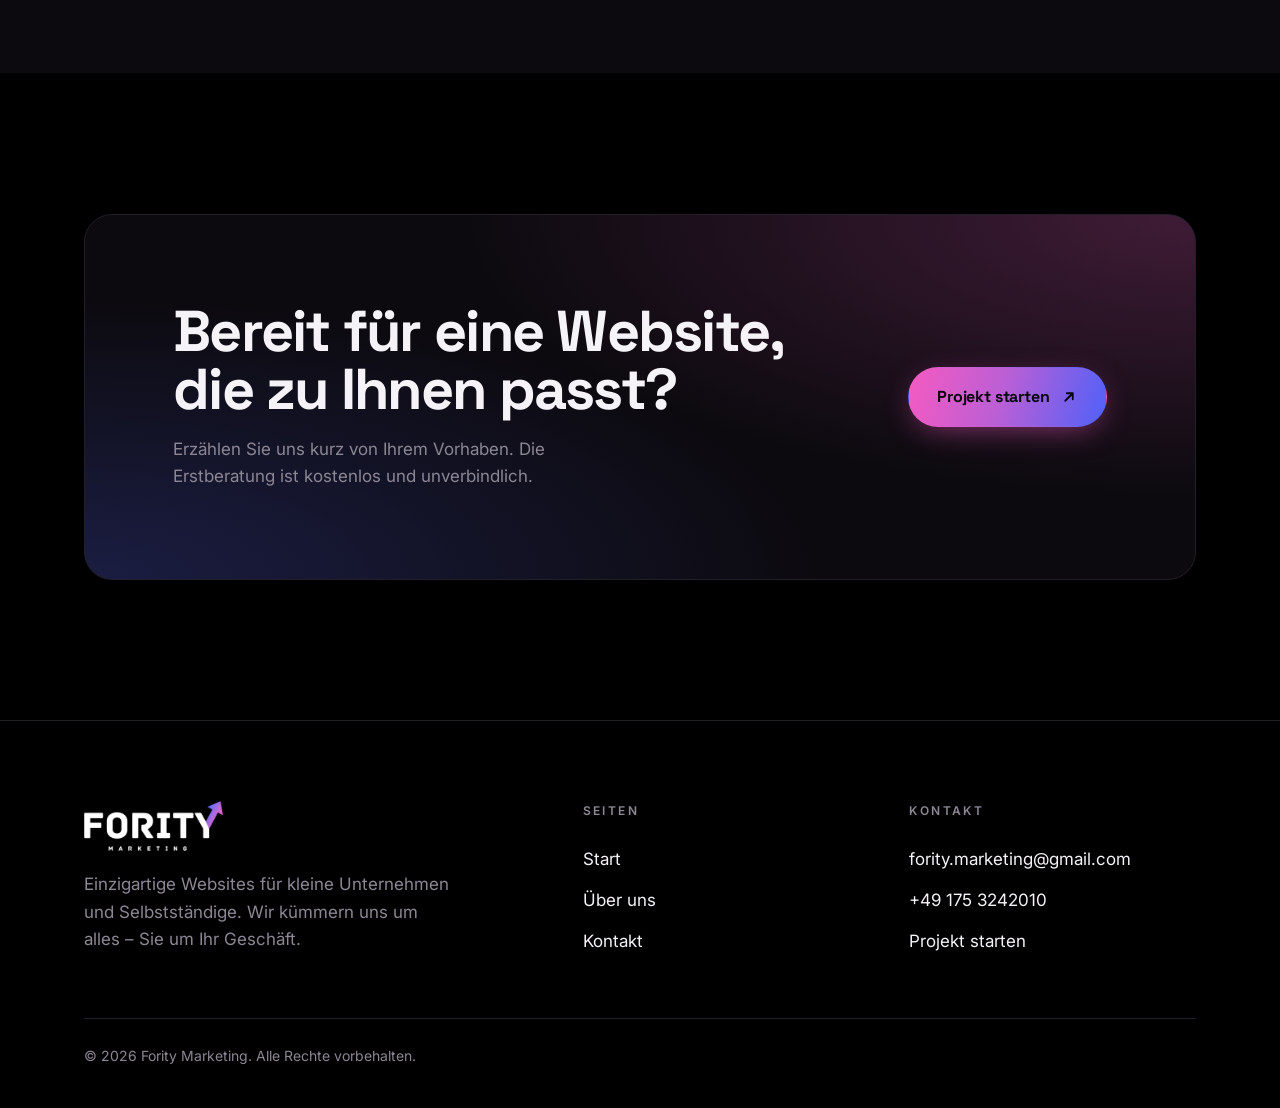
==== commit dffdd0db: "Hero-Eyebrow-Text zu "Ihr Partner für Webdesign und Online-Präsenz" geändert Co-Authored-By: Claude " ====
--- a/index.html
+++ b/index.html
@@ -16,7 +16,7 @@
   <link rel="preconnect" href="https://fonts.googleapis.com" />
   <link rel="preconnect" href="https://fonts.gstatic.com" crossorigin />
   <link href="https://fonts.googleapis.com/css2?family=Inter:wght@400;500;600;700&family=Space+Grotesk:wght@600;700;800&display=swap" rel="stylesheet" />
-  <link rel="stylesheet" href="css/style.css" />
+  <link rel="stylesheet" href="style.css" />
 </head>
 <body>
   <!-- shared gradient for SVG strokes -->
@@ -34,7 +34,7 @@
   <header class="nav">
     <div class="wrap nav__inner">
       <a class="nav__logo" href="index.html" aria-label="Fority Marketing — Startseite">
-        <img src="assets/logo.png" alt="Fority Marketing" width="135" />
+        <img src="logo.png" alt="Fority Marketing" width="135" />
       </a>
       <nav class="nav__links" aria-label="Hauptnavigation">
         <a class="nav__link" href="index.html" aria-current="page">Start</a>
@@ -53,7 +53,7 @@
     <section class="hero">
       <div class="wrap hero__grid">
         <div class="hero__copy">
-          <p class="eyebrow hero__eyebrow">Webdesign für kleine Unternehmen &amp; Selbstständige</p>
+          <p class="eyebrow hero__eyebrow">Ihr Partner für Webdesign und Online-Präsenz</p>
           <h1>
             <span class="line"><span>Deine Website.</span></span>
             <span class="line"><span class="grad-text">Einzigartig</span></span>
@@ -230,7 +230,7 @@
     <div class="wrap">
       <div class="footer__top">
         <div class="footer__brand">
-          <img src="assets/logo.png" alt="Fority Marketing" />
+          <img src="logo.png" alt="Fority Marketing" />
           <p>Einzigartige Websites für kleine Unternehmen und Selbstständige. Wir kümmern uns um alles – Sie um Ihr Geschäft.</p>
         </div>
         <div class="footer__col">
@@ -252,7 +252,7 @@
     </div>
   </footer>
 
-  <script src="js/main.js"></script>
+  <script src="main.js"></script>
 </body>
 </html>
 
--- a/style.css
+++ b/style.css
@@ -0,0 +1,408 @@
+/* ============================================================
+   FORITY MARKETING — Design System
+   Bold & loud · black canvas · logo gradient (pink→purple)
+   ============================================================ */
+
+:root {
+  /* Color */
+  --ink:        #000000;   /* page canvas */
+  --surface:    #0c0a0f;   /* subtle raised panels */
+  --line:       #221f29;   /* hairlines */
+  --text:       #f5f3f7;   /* primary text */
+  --muted:      #8c8794;   /* secondary text */
+
+  --pink:       #f65ac1;   /* logo arrow — pink end  */
+  --purple:     #4f61f9;   /* logo arrow — purple end */
+  --grad:       linear-gradient(105deg, var(--pink) 0%, #b95fd6 48%, var(--purple) 100%);
+
+  /* Type */
+  --display: "Space Grotesk", system-ui, sans-serif;
+  --body: "Inter", system-ui, sans-serif;
+
+  /* Rhythm */
+  --maxw: 1240px;
+  --gutter: clamp(20px, 5vw, 64px);
+  --section-y: clamp(72px, 11vw, 160px);
+
+  --ease: cubic-bezier(0.16, 1, 0.3, 1);
+}
+
+/* ---------- Reset ---------- */
+*, *::before, *::after { box-sizing: border-box; }
+* { margin: 0; padding: 0; }
+html { -webkit-text-size-adjust: 100%; scroll-behavior: smooth; }
+
+body {
+  background: var(--ink);
+  color: var(--text);
+  font-family: var(--body);
+  font-size: 17px;
+  line-height: 1.6;
+  -webkit-font-smoothing: antialiased;
+  text-rendering: optimizeLegibility;
+  overflow-x: hidden;
+}
+
+img { display: block; max-width: 100%; height: auto; }
+a { color: inherit; text-decoration: none; }
+button { font: inherit; cursor: pointer; }
+::selection { background: var(--pink); color: #000; }
+
+/* ---------- Layout helpers ---------- */
+.wrap { width: 100%; max-width: var(--maxw); margin-inline: auto; padding-inline: var(--gutter); }
+.section { padding-block: var(--section-y); position: relative; }
+
+.eyebrow {
+  display: inline-flex; align-items: center; gap: 10px;
+  font-family: var(--body);
+  font-size: 12px; font-weight: 600;
+  letter-spacing: 0.22em; text-transform: uppercase;
+  color: var(--muted);
+}
+.eyebrow::before {
+  content: ""; width: 26px; height: 2px;
+  background: var(--grad); border-radius: 2px;
+}
+
+.grad-text {
+  background: var(--grad);
+  -webkit-background-clip: text; background-clip: text;
+  color: transparent;
+}
+
+/* ---------- Buttons ---------- */
+.btn {
+  display: inline-flex; align-items: center; gap: 10px;
+  font-family: var(--display); font-weight: 700;
+  font-size: 16px; letter-spacing: -0.01em;
+  padding: 16px 28px; border-radius: 999px;
+  border: 1px solid transparent;
+  transition: transform .35s var(--ease), box-shadow .35s var(--ease), background .35s var(--ease), color .35s var(--ease);
+  will-change: transform;
+}
+.btn svg { width: 18px; height: 18px; transition: transform .35s var(--ease); }
+.btn:hover svg { transform: translate(3px, -3px); }
+
+.btn--primary {
+  background: var(--grad); color: #07060a;
+  box-shadow: 0 8px 30px -8px rgba(246,90,193,.55);
+}
+.btn--primary:hover { transform: translateY(-3px); box-shadow: 0 18px 44px -10px rgba(246,90,193,.7); }
+
+.btn--ghost { color: var(--text); border-color: var(--line); }
+.btn--ghost:hover { border-color: var(--pink); transform: translateY(-3px); }
+
+/* ============================================================
+   NAV
+   ============================================================ */
+.nav {
+  position: sticky; top: 0; z-index: 100;
+  border-bottom: 1px solid transparent;
+  transition: background .4s var(--ease), border-color .4s var(--ease), backdrop-filter .4s var(--ease);
+}
+.nav.is-scrolled {
+  background: rgba(0,0,0,.72);
+  backdrop-filter: blur(14px) saturate(140%);
+  border-bottom-color: var(--line);
+}
+.nav__inner {
+  display: flex; align-items: center; justify-content: space-between;
+  height: 84px;
+}
+.nav__logo img { height: 40px; width: auto; }
+.nav__links { display: flex; align-items: center; gap: 34px; }
+.nav__link {
+  font-weight: 500; font-size: 15px; color: var(--muted);
+  position: relative; transition: color .25s var(--ease);
+}
+.nav__link::after {
+  content: ""; position: absolute; left: 0; bottom: -6px;
+  width: 100%; height: 2px; background: var(--grad);
+  transform: scaleX(0); transform-origin: left; transition: transform .3s var(--ease);
+}
+.nav__link:hover, .nav__link[aria-current="page"] { color: var(--text); }
+.nav__link:hover::after, .nav__link[aria-current="page"]::after { transform: scaleX(1); }
+.nav__cta { margin-left: 6px; }
+
+.nav__toggle {
+  display: none; background: none; border: 0; color: var(--text);
+  width: 44px; height: 44px; align-items: center; justify-content: center;
+}
+.nav__toggle span {
+  display: block; width: 24px; height: 2px; background: currentColor; position: relative;
+  transition: transform .3s var(--ease), opacity .3s var(--ease);
+}
+.nav__toggle span::before, .nav__toggle span::after {
+  content: ""; position: absolute; left: 0; width: 24px; height: 2px; background: currentColor;
+  transition: transform .3s var(--ease);
+}
+.nav__toggle span::before { top: -7px; }
+.nav__toggle span::after { top: 7px; }
+.nav.is-open .nav__toggle span { background: transparent; }
+.nav.is-open .nav__toggle span::before { transform: translateY(7px) rotate(45deg); }
+.nav.is-open .nav__toggle span::after { transform: translateY(-7px) rotate(-45deg); }
+
+/* ============================================================
+   HERO
+   ============================================================ */
+.hero { position: relative; padding-top: clamp(40px, 7vw, 90px); padding-bottom: var(--section-y); }
+.hero__grid {
+  display: grid; grid-template-columns: 1.35fr 1fr; gap: clamp(30px, 5vw, 70px);
+  align-items: center;
+}
+.hero__eyebrow { margin-bottom: 28px; }
+.hero h1 {
+  font-family: var(--display);
+  font-weight: 800;
+  font-size: clamp(2.9rem, 8.2vw, 6.6rem);
+  line-height: 0.96;
+  letter-spacing: -0.03em;
+}
+.hero h1 .line { display: block; overflow: hidden; }
+.hero h1 .line > span { display: inline-block; }
+.hero__sub {
+  margin-top: 30px; max-width: 30ch;
+  font-size: clamp(1.05rem, 1.6vw, 1.3rem); color: var(--muted); line-height: 1.55;
+}
+.hero__actions { margin-top: 40px; display: flex; flex-wrap: wrap; gap: 16px; }
+
+/* Hero signature: growth chart */
+.hero__art { position: relative; display: flex; justify-content: center; align-items: center; min-height: 360px; }
+.chart-art { width: min(100%, 420px); height: auto; display: block; }
+
+/* ============================================================
+   MARQUEE
+   ============================================================ */
+.marquee {
+  border-block: 1px solid var(--line);
+  padding-block: 22px; overflow: hidden;
+  display: flex; user-select: none;
+}
+.marquee__track {
+  display: flex; gap: 0; flex-shrink: 0;
+  animation: scroll-x 26s linear infinite;
+}
+.marquee:hover .marquee__track { animation-play-state: paused; }
+.marquee__track span {
+  font-family: var(--display); font-weight: 800;
+  font-size: clamp(1.4rem, 3vw, 2.3rem); letter-spacing: -0.02em;
+  white-space: nowrap; padding-inline: 30px; color: var(--text);
+  display: inline-flex; align-items: center; gap: 30px;
+}
+.marquee__track span::after { content: "✦"; color: var(--pink); font-size: 0.7em; }
+@keyframes scroll-x { to { transform: translateX(-50%); } }
+
+/* ============================================================
+   USP — editorial rows (not a card grid)
+   ============================================================ */
+.usp__head { max-width: 60ch; margin-bottom: clamp(40px, 6vw, 72px); }
+.usp__head h2 {
+  font-family: var(--display); font-weight: 800;
+  font-size: clamp(2.1rem, 5vw, 3.6rem); line-height: 1.02; letter-spacing: -0.025em;
+  margin-top: 22px;
+}
+
+.usp-row {
+  display: grid; grid-template-columns: 56px 1fr 1.1fr; gap: clamp(16px, 3vw, 48px);
+  align-items: start;
+  padding-block: clamp(30px, 4vw, 46px);
+  border-top: 1px solid var(--line);
+}
+.usp-row:last-child { border-bottom: 1px solid var(--line); }
+.usp-row__mark {
+  width: 46px; height: 46px; flex-shrink: 0;
+  display: grid; place-items: center;
+  border: 1px solid var(--line); border-radius: 12px;
+  transition: border-color .4s var(--ease), background .4s var(--ease);
+}
+.usp-row__mark svg { width: 20px; height: 20px; transition: transform .4s var(--ease); }
+.usp-row__mark svg path { stroke: url(#fg); }
+.usp-row:hover .usp-row__mark { border-color: var(--pink); background: rgba(246,90,193,.06); }
+.usp-row:hover .usp-row__mark svg { transform: translate(2px, -2px); }
+.usp-row h3 {
+  font-family: var(--display); font-weight: 700;
+  font-size: clamp(1.5rem, 3vw, 2.2rem); line-height: 1.05; letter-spacing: -0.02em;
+}
+.usp-row p { color: var(--muted); font-size: 1.05rem; max-width: 46ch; }
+
+/* ============================================================
+   LEISTUNGEN / PROCESS
+   ============================================================ */
+.alt { background: var(--surface); }
+.lead-grid { display: grid; grid-template-columns: 1fr 1fr; gap: clamp(30px, 6vw, 80px); align-items: start; }
+.lead-grid h2 {
+  font-family: var(--display); font-weight: 800;
+  font-size: clamp(2.1rem, 5vw, 3.6rem); line-height: 1.02; letter-spacing: -0.025em;
+}
+.lead-grid p.big { font-size: 1.2rem; color: var(--muted); margin-top: 24px; max-width: 42ch; }
+
+.svc-list { display: flex; flex-direction: column; }
+.svc {
+  display: flex; align-items: baseline; gap: 18px;
+  padding-block: 22px; border-top: 1px solid var(--line);
+}
+.svc:last-child { border-bottom: 1px solid var(--line); }
+.svc__no { font-family: var(--display); font-weight: 700; color: var(--pink); font-size: .95rem; min-width: 2.4ch; }
+.svc__body strong { font-family: var(--display); font-weight: 700; font-size: 1.25rem; display: block; }
+.svc__body span { color: var(--muted); font-size: .98rem; }
+
+/* ============================================================
+   CTA BAND
+   ============================================================ */
+.cta-band { position: relative; overflow: hidden; }
+.cta-band__inner {
+  border-radius: 28px; padding: clamp(40px, 7vw, 88px);
+  background:
+    radial-gradient(120% 140% at 100% 0%, rgba(246,90,193,.22), transparent 55%),
+    radial-gradient(120% 140% at 0% 100%, rgba(79,97,249,.22), transparent 55%),
+    var(--surface);
+  border: 1px solid var(--line);
+  display: grid; grid-template-columns: 1.4fr auto; gap: 40px; align-items: center;
+}
+.cta-band h2 {
+  font-family: var(--display); font-weight: 800;
+  font-size: clamp(2rem, 5vw, 3.6rem); line-height: 1.0; letter-spacing: -0.03em;
+}
+.cta-band p { color: var(--muted); margin-top: 18px; max-width: 40ch; }
+
+/* ============================================================
+   FOOTER
+   ============================================================ */
+.footer { border-top: 1px solid var(--line); padding-block: clamp(50px, 7vw, 80px) 40px; }
+.footer__top { display: grid; grid-template-columns: 1.6fr 1fr 1fr; gap: 40px; }
+.footer__brand img { height: 50px; width: auto; margin-bottom: 20px; }
+.footer__brand p { color: var(--muted); max-width: 34ch; }
+.footer__col h4 {
+  font-size: 12px; letter-spacing: .2em; text-transform: uppercase; color: var(--muted);
+  margin-bottom: 18px; font-weight: 600;
+}
+.footer__col a { display: block; color: var(--text); padding-block: 7px; transition: color .25s var(--ease); }
+.footer__col a:hover { color: var(--pink); }
+.footer__bottom {
+  margin-top: 56px; padding-top: 26px; border-top: 1px solid var(--line);
+  display: flex; justify-content: space-between; flex-wrap: wrap; gap: 14px;
+  color: var(--muted); font-size: 14px;
+}
+
+/* ============================================================
+   PAGE HEADER (inner pages)
+   ============================================================ */
+.page-head { padding-top: clamp(50px, 8vw, 110px); padding-bottom: clamp(40px, 6vw, 72px); }
+.page-head h1 {
+  font-family: var(--display); font-weight: 800;
+  font-size: clamp(2.6rem, 7vw, 5.6rem); line-height: 0.98; letter-spacing: -0.03em; margin-top: 24px;
+}
+.page-head p { color: var(--muted); font-size: clamp(1.05rem,1.6vw,1.3rem); max-width: 52ch; margin-top: 26px; }
+
+/* ---------- About ---------- */
+.about-split { display: grid; grid-template-columns: 1fr 1fr; gap: clamp(30px,6vw,80px); align-items: start; }
+.about-split h2 { font-family: var(--display); font-weight: 800; font-size: clamp(1.9rem,4vw,3rem); line-height:1.04; letter-spacing:-0.025em; }
+.about-split p { color: var(--muted); margin-top: 20px; font-size: 1.1rem; }
+.about-split p + p { margin-top: 16px; }
+
+.stats { display: grid; grid-template-columns: repeat(3, 1fr); gap: clamp(16px,3vw,40px); }
+.stat { border-top: 1px solid var(--line); padding-top: 24px; }
+.stat__num { font-family: var(--display); font-weight: 800; font-size: clamp(2.4rem,5vw,3.6rem); line-height:1; letter-spacing:-0.02em; }
+.stat__num.grad-text { display: inline-block; }
+.stat__label { color: var(--muted); margin-top: 10px; font-size: .98rem; }
+
+.values { display: grid; grid-template-columns: repeat(2, 1fr); gap: clamp(20px,3vw,32px); }
+.value {
+  padding: clamp(24px,3vw,36px); border: 1px solid var(--line); border-radius: 18px;
+  background: var(--surface); transition: border-color .4s var(--ease), transform .4s var(--ease);
+}
+.value:hover { border-color: var(--pink); transform: translateY(-4px); }
+.value h3 { font-family: var(--display); font-weight: 700; font-size: 1.35rem; margin-bottom: 12px; }
+.value h3 b { color: var(--pink); margin-right: 10px; font-weight: 800; }
+.value p { color: var(--muted); }
+
+/* ---------- Contact ---------- */
+.contact-grid { display: grid; grid-template-columns: 1fr 1fr; gap: clamp(36px,6vw,80px); align-items: start; }
+
+.field { margin-bottom: 22px; }
+.field label { display: block; font-size: 13px; font-weight: 600; letter-spacing: .04em; margin-bottom: 10px; color: var(--text); }
+.field input, .field textarea, .field select {
+  width: 100%; background: var(--surface); color: var(--text);
+  border: 1px solid var(--line); border-radius: 12px;
+  padding: 15px 16px; font: inherit; transition: border-color .25s var(--ease), box-shadow .25s var(--ease);
+}
+.field textarea { min-height: 150px; resize: vertical; }
+.field input::placeholder, .field textarea::placeholder { color: #5b5763; }
+.field input:focus, .field textarea:focus, .field select:focus {
+  outline: none; border-color: var(--pink); box-shadow: 0 0 0 3px rgba(246,90,193,.18);
+}
+.form__submit { width: 100%; justify-content: center; }
+.form__note { color: var(--muted); font-size: 13px; margin-top: 14px; text-align: center; }
+
+.form__success {
+  display: none; text-align: center; padding: clamp(30px,5vw,56px);
+  border: 1px solid var(--pink); border-radius: 18px; background: rgba(246,90,193,.06);
+}
+.form__success.show { display: block; }
+.form__success h3 { font-family: var(--display); font-weight: 800; font-size: 1.7rem; margin-bottom: 12px; }
+.form__success p { color: var(--muted); }
+
+.contact-card { border: 1px solid var(--line); border-radius: 18px; padding: clamp(26px,3vw,40px); background: var(--surface); }
+.contact-card h2 { font-family: var(--display); font-weight: 800; font-size: clamp(1.7rem,3vw,2.4rem); letter-spacing:-0.02em; margin-bottom: 8px; }
+.contact-card > p { color: var(--muted); margin-bottom: 30px; }
+.contact-item { display: flex; gap: 16px; padding-block: 18px; border-top: 1px solid var(--line); align-items: flex-start; }
+.contact-item:last-child { border-bottom: 1px solid var(--line); }
+.contact-item .ci-icon {
+  flex-shrink: 0; width: 42px; height: 42px; border-radius: 10px; display: grid; place-items: center;
+  border: 1px solid var(--line);
+}
+.contact-item .ci-icon svg { width: 19px; height: 19px; }
+.contact-item .ci-icon svg path, .contact-item .ci-icon svg circle, .contact-item .ci-icon svg rect { stroke: url(#fg); }
+.contact-item .ci-label { font-size: 12px; text-transform: uppercase; letter-spacing: .14em; color: var(--muted); }
+.contact-item .ci-value { font-family: var(--display); font-weight: 600; font-size: 1.15rem; }
+.contact-item a.ci-value:hover { color: var(--pink); }
+
+/* ============================================================
+   Scroll reveal
+   ============================================================ */
+.reveal { opacity: 0; transform: translateY(28px); transition: opacity .8s var(--ease), transform .8s var(--ease); }
+.reveal.in { opacity: 1; transform: none; }
+.reveal[data-d="1"] { transition-delay: .08s; }
+.reveal[data-d="2"] { transition-delay: .16s; }
+.reveal[data-d="3"] { transition-delay: .24s; }
+
+/* ============================================================
+   Responsive
+   ============================================================ */
+@media (max-width: 920px) {
+  .hero__grid { grid-template-columns: 1fr; }
+  .hero__art { order: -1; min-height: 240px; }
+  .chart-art { width: min(72%, 300px); }
+  .lead-grid, .cta-band__inner, .about-split, .contact-grid { grid-template-columns: 1fr; }
+  .cta-band__inner { text-align: left; }
+  .usp-row { grid-template-columns: 44px 1fr; }
+  .usp-row p { grid-column: 2; }
+  .footer__top { grid-template-columns: 1fr 1fr; }
+  .footer__brand { grid-column: 1 / -1; }
+}
+
+@media (max-width: 720px) {
+  .nav__links {
+    position: fixed; inset: 84px 0 auto 0;
+    flex-direction: column; align-items: flex-start; gap: 6px;
+    background: rgba(6,5,9,.96); backdrop-filter: blur(16px);
+    padding: 24px var(--gutter) 36px; border-bottom: 1px solid var(--line);
+    transform: translateY(-130%); transition: transform .45s var(--ease);
+    height: auto;
+  }
+  .nav.is-open .nav__links { transform: translateY(0); }
+  .nav__link { font-size: 1.4rem; font-family: var(--display); font-weight: 700; padding-block: 8px; }
+  .nav__link::after { display: none; }
+  .nav__cta { margin-top: 12px; }
+  .nav__toggle { display: inline-flex; }
+  .values, .stats { grid-template-columns: 1fr; }
+  .stats { gap: 8px; }
+
+  .hero__art { order: 1; }
+}
+
+@media (prefers-reduced-motion: reduce) {
+  * { animation-duration: .001ms !important; animation-iteration-count: 1 !important; transition-duration: .001ms !important; scroll-behavior: auto !important; }
+  .reveal { opacity: 1; transform: none; }
+  .marquee__track { animation: none; }
+}
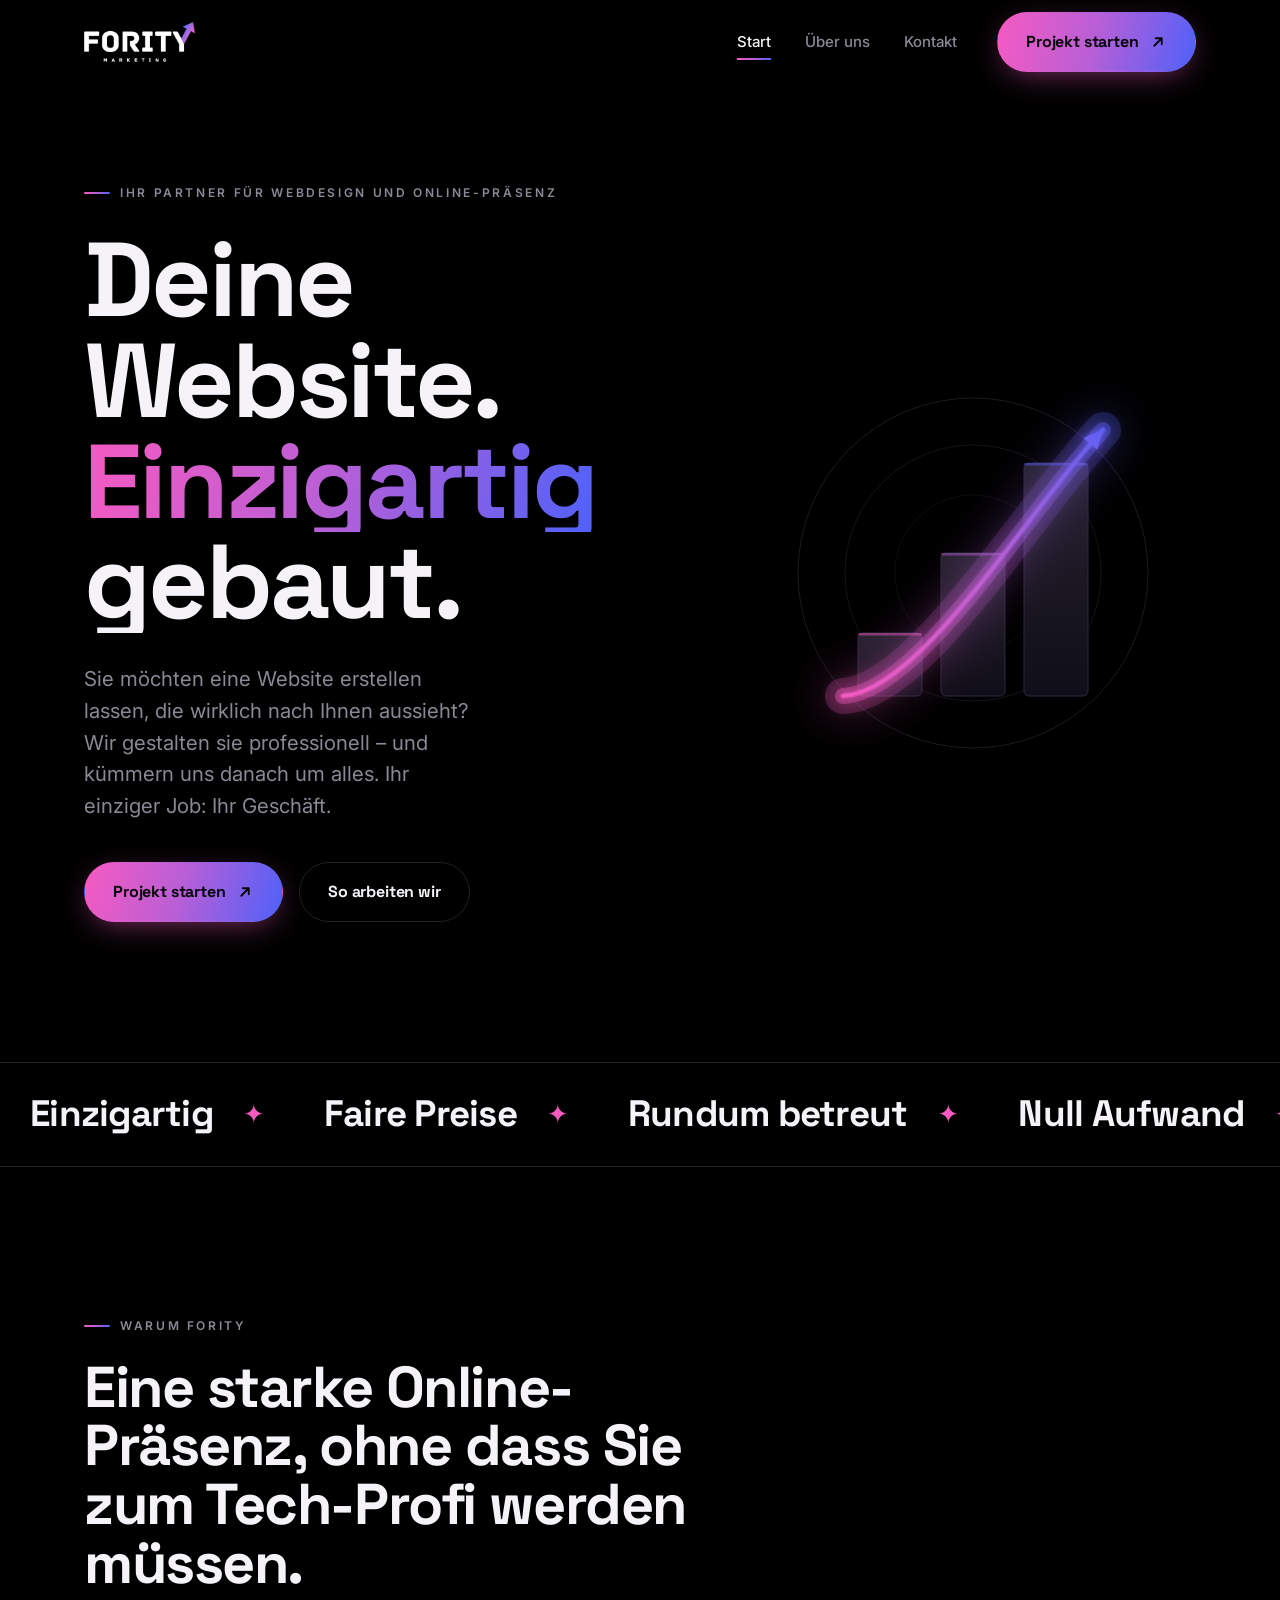
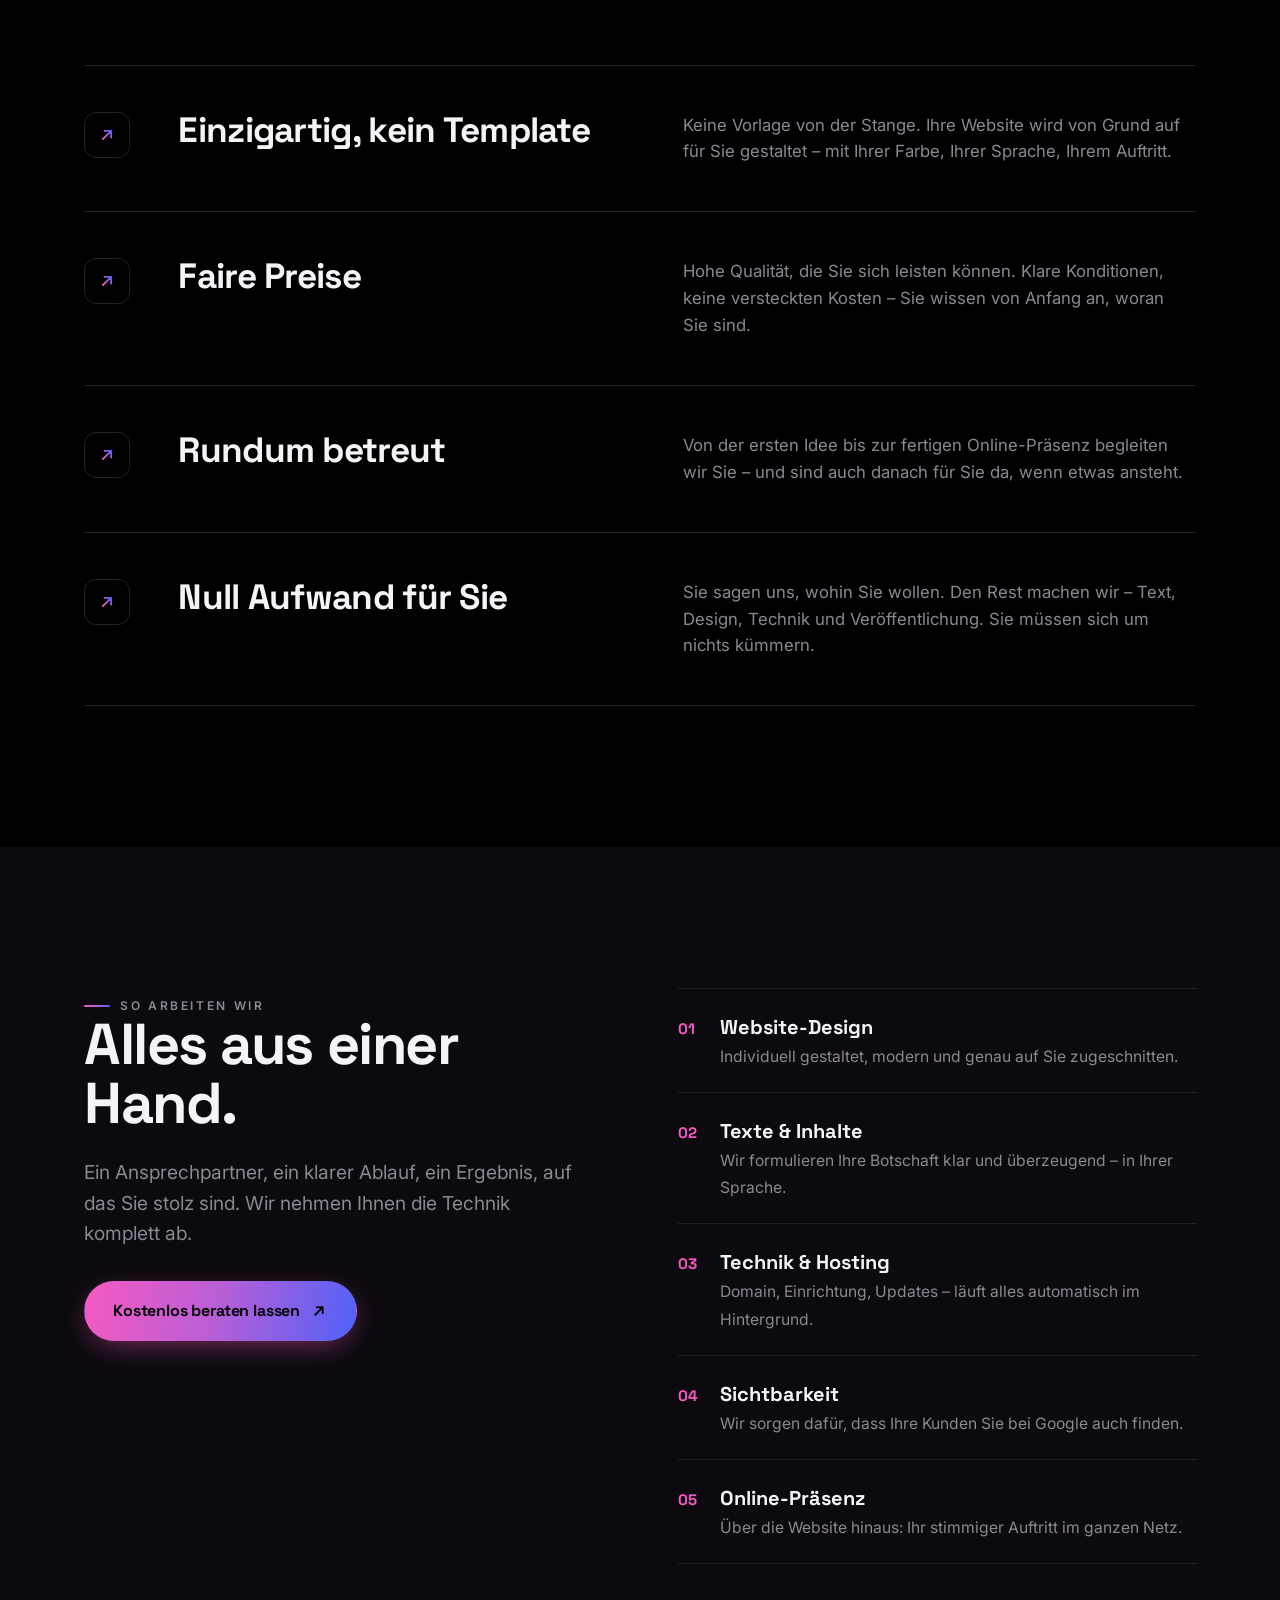
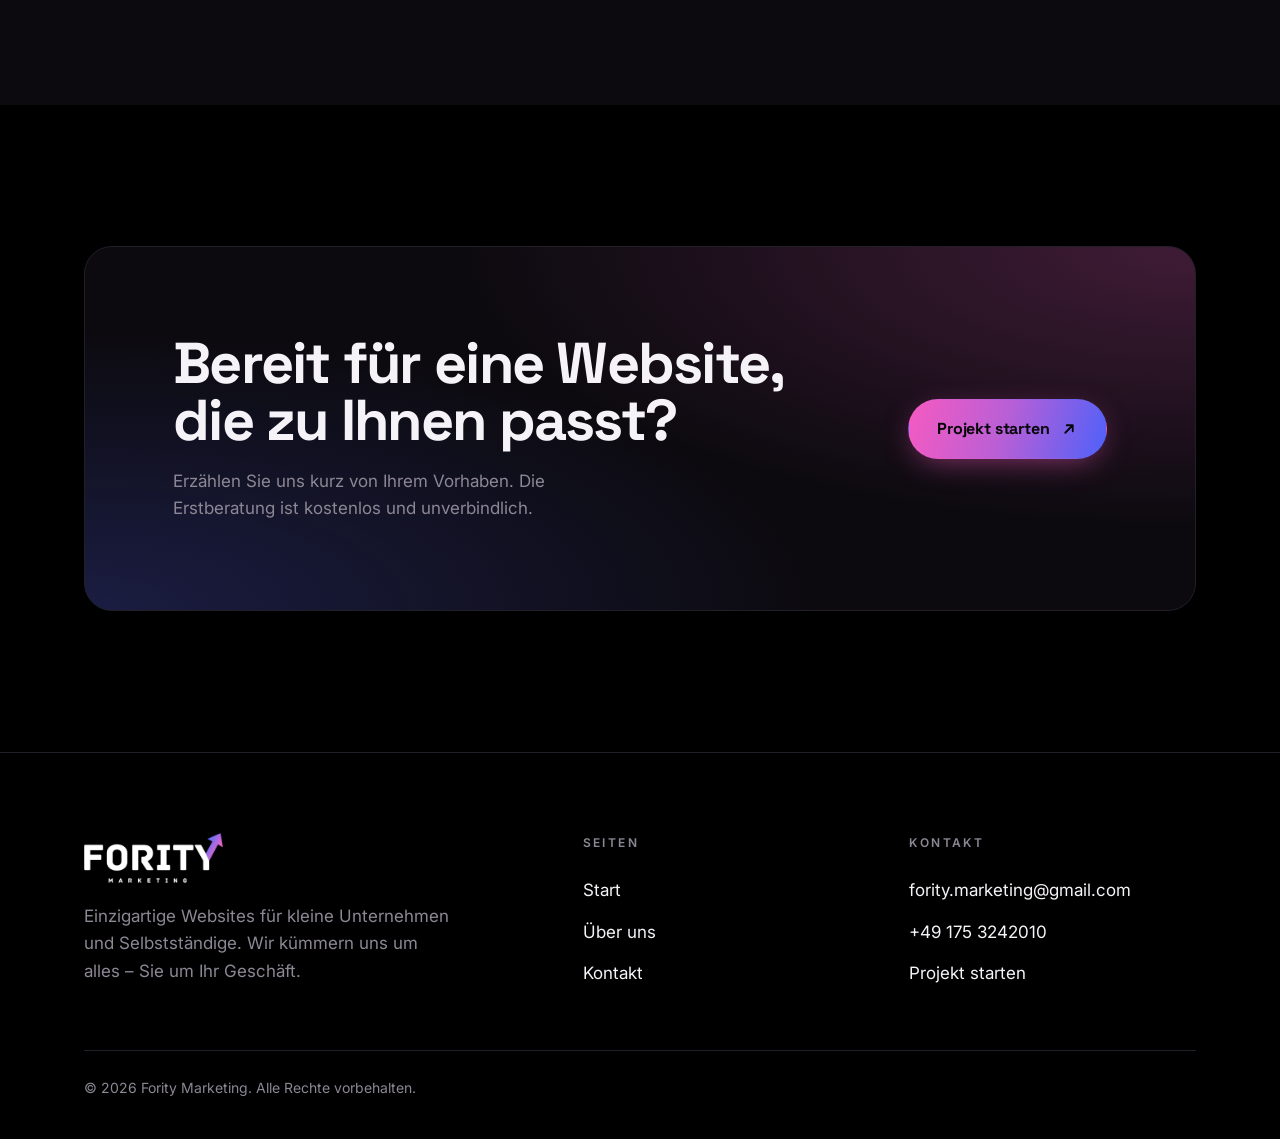
==== commit 140588ae: "SEO: Meta-Tags, Open Graph, JSON-LD, robots.txt und sitemap.xml ergänzt Co-Authored-By: Claude Opus " ====
--- a/index.html
+++ b/index.html
@@ -3,13 +3,24 @@
 <head>
   <meta charset="UTF-8" />
   <meta name="viewport" content="width=device-width, initial-scale=1" />
-  <title>Fority Marketing — Einzigartige Websites für kleine Unternehmen</title>
-  <meta name="description" content="Fority Marketing baut professionelle, einzigartige Websites für kleine Unternehmen und Selbstständige – zu fairen Preisen und mit Rundum-Betreuung. Sie kümmern sich um nichts." />
+  <title>Website erstellen lassen | Webdesign-Agentur | Fority Marketing</title>
+  <meta name="description" content="Website erstellen lassen ohne Aufwand: Fority Marketing gestaltet einzigartige Websites für kleine Unternehmen & Selbstständige – faire Preise, Rundum-Betreuung. Jetzt kostenlos beraten lassen." />
+  <meta name="robots" content="index, follow, max-image-preview:large" />
   <meta name="theme-color" content="#000000" />
+  <link rel="canonical" href="https://fority-marketing.com/" />
 
   <meta property="og:type" content="website" />
-  <meta property="og:title" content="Fority Marketing — Einzigartige Websites für kleine Unternehmen" />
-  <meta property="og:description" content="Professionelle, einzigartige Websites zu fairen Preisen – mit Rundum-Betreuung. Du kümmerst dich um nichts." />
+  <meta property="og:site_name" content="Fority Marketing" />
+  <meta property="og:locale" content="de_DE" />
+  <meta property="og:url" content="https://fority-marketing.com/" />
+  <meta property="og:title" content="Website erstellen lassen | Webdesign für kleine Unternehmen" />
+  <meta property="og:description" content="Einzigartige Websites zu fairen Preisen – komplett für Sie umgesetzt und rundum betreut. Sie kümmern sich um nichts." />
+  <meta property="og:image" content="https://fority-marketing.com/logo.png" />
+  <meta property="og:image:alt" content="Fority Marketing" />
+  <meta name="twitter:card" content="summary_large_image" />
+  <meta name="twitter:title" content="Website erstellen lassen | Fority Marketing" />
+  <meta name="twitter:description" content="Einzigartige Websites für kleine Unternehmen & Selbstständige – faire Preise, Rundum-Betreuung." />
+  <meta name="twitter:image" content="https://fority-marketing.com/logo.png" />
 
   <link rel="icon" href="data:image/svg+xml,%3Csvg xmlns='http://www.w3.org/2000/svg' viewBox='0 0 32 32'%3E%3Cdefs%3E%3ClinearGradient id='g' x1='0' y1='1' x2='1' y2='0'%3E%3Cstop offset='0' stop-color='%23f65ac1'/%3E%3Cstop offset='1' stop-color='%234f61f9'/%3E%3C/linearGradient%3E%3C/defs%3E%3Crect width='32' height='32' rx='8' fill='%23000'/%3E%3Cpath d='M9 22 L22 9 M14 9 H22 V17' fill='none' stroke='url(%23g)' stroke-width='3' stroke-linecap='round' stroke-linejoin='round'/%3E%3C/svg%3E" />
 
@@ -17,6 +28,44 @@
   <link rel="preconnect" href="https://fonts.gstatic.com" crossorigin />
   <link href="https://fonts.googleapis.com/css2?family=Inter:wght@400;500;600;700&family=Space+Grotesk:wght@600;700;800&display=swap" rel="stylesheet" />
   <link rel="stylesheet" href="style.css" />
+
+  <script type="application/ld+json">
+  {
+    "@context": "https://schema.org",
+    "@graph": [
+      {
+        "@type": "ProfessionalService",
+        "@id": "https://fority-marketing.com/#business",
+        "name": "Fority Marketing",
+        "description": "Webdesign-Agentur für kleine Unternehmen und Selbstständige. Wir erstellen einzigartige, professionelle Websites zu fairen Preisen – von der Idee über Texte und Design bis zu Technik, Hosting und Sichtbarkeit bei Google.",
+        "url": "https://fority-marketing.com/",
+        "logo": "https://fority-marketing.com/logo.png",
+        "image": "https://fority-marketing.com/logo.png",
+        "email": "fority.marketing@gmail.com",
+        "telephone": "+49 175 3242010",
+        "priceRange": "€€",
+        "knowsLanguage": "de",
+        "areaServed": { "@type": "Country", "name": "Deutschland" },
+        "address": { "@type": "PostalAddress", "addressCountry": "DE" },
+        "makesOffer": [
+          { "@type": "Offer", "itemOffered": { "@type": "Service", "name": "Website erstellen lassen", "description": "Individuelles Website-Design, komplett für Sie umgesetzt." } },
+          { "@type": "Offer", "itemOffered": { "@type": "Service", "name": "Webdesign", "description": "Modernes, individuelles Design – kein Template von der Stange." } },
+          { "@type": "Offer", "itemOffered": { "@type": "Service", "name": "Texte & Inhalte", "description": "Klare, überzeugende Texte in Ihrer Sprache." } },
+          { "@type": "Offer", "itemOffered": { "@type": "Service", "name": "Technik & Hosting", "description": "Domain, Einrichtung und Updates – läuft automatisch im Hintergrund." } },
+          { "@type": "Offer", "itemOffered": { "@type": "Service", "name": "Sichtbarkeit & SEO", "description": "Damit Ihre Kunden Sie bei Google finden." } }
+        ]
+      },
+      {
+        "@type": "WebSite",
+        "@id": "https://fority-marketing.com/#website",
+        "url": "https://fority-marketing.com/",
+        "name": "Fority Marketing",
+        "inLanguage": "de-DE",
+        "publisher": { "@id": "https://fority-marketing.com/#business" }
+      }
+    ]
+  }
+  </script>
 </head>
 <body>
   <!-- shared gradient for SVG strokes -->
@@ -59,7 +108,7 @@
             <span class="line"><span class="grad-text">Einzigartig</span></span>
             <span class="line"><span>gebaut.</span></span>
           </h1>
-          <p class="hero__sub">Wir gestalten Ihnen eine professionelle Website, die wirklich nach Ihnen aussieht – und kümmern uns danach um alles. Ihr einziger Job: Ihr Geschäft.</p>
+          <p class="hero__sub">Sie möchten eine Website erstellen lassen, die wirklich nach Ihnen aussieht? Wir gestalten sie professionell – und kümmern uns danach um alles. Ihr einziger Job: Ihr Geschäft.</p>
           <div class="hero__actions">
             <a class="btn btn--primary" href="kontakt.html">Projekt starten
               <svg viewBox="0 0 24 24" fill="none" stroke="currentColor" stroke-width="2.4" stroke-linecap="round" stroke-linejoin="round"><path d="M7 17 17 7M9 7h8v8"/></svg>
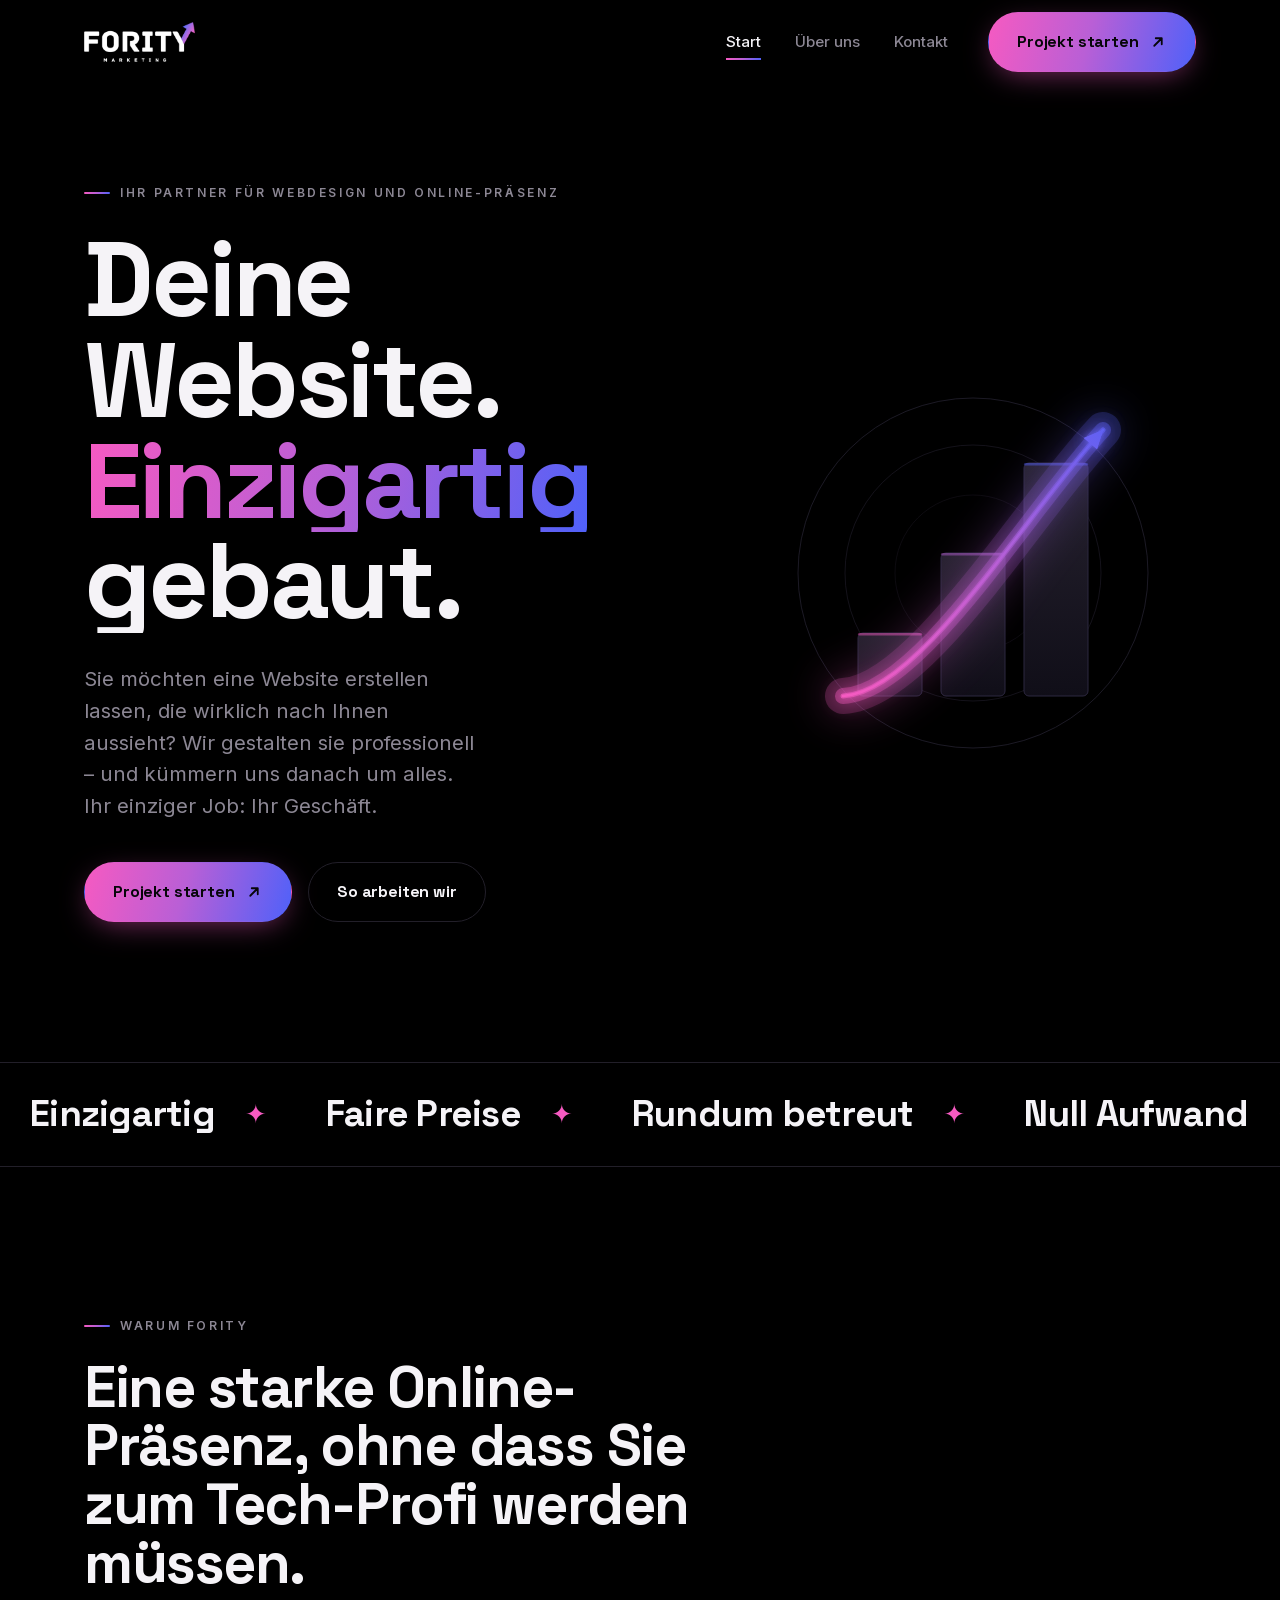
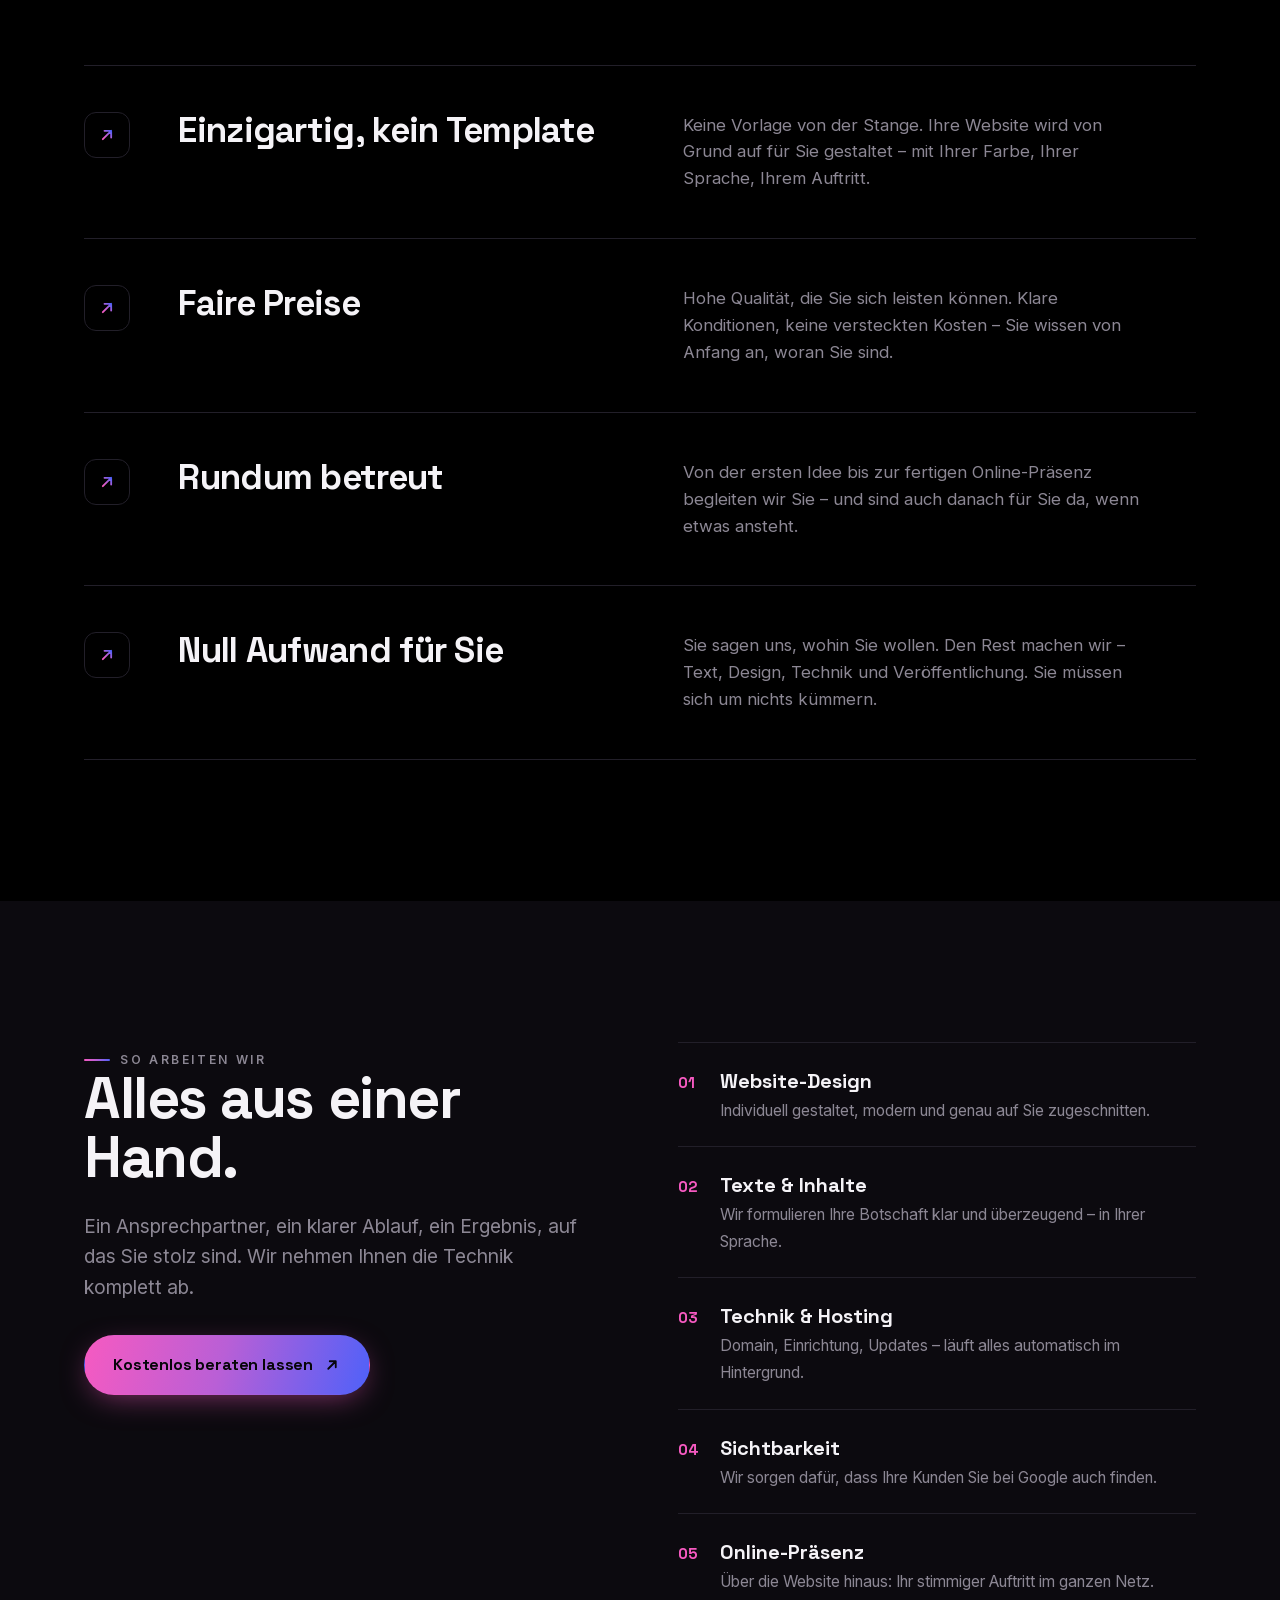
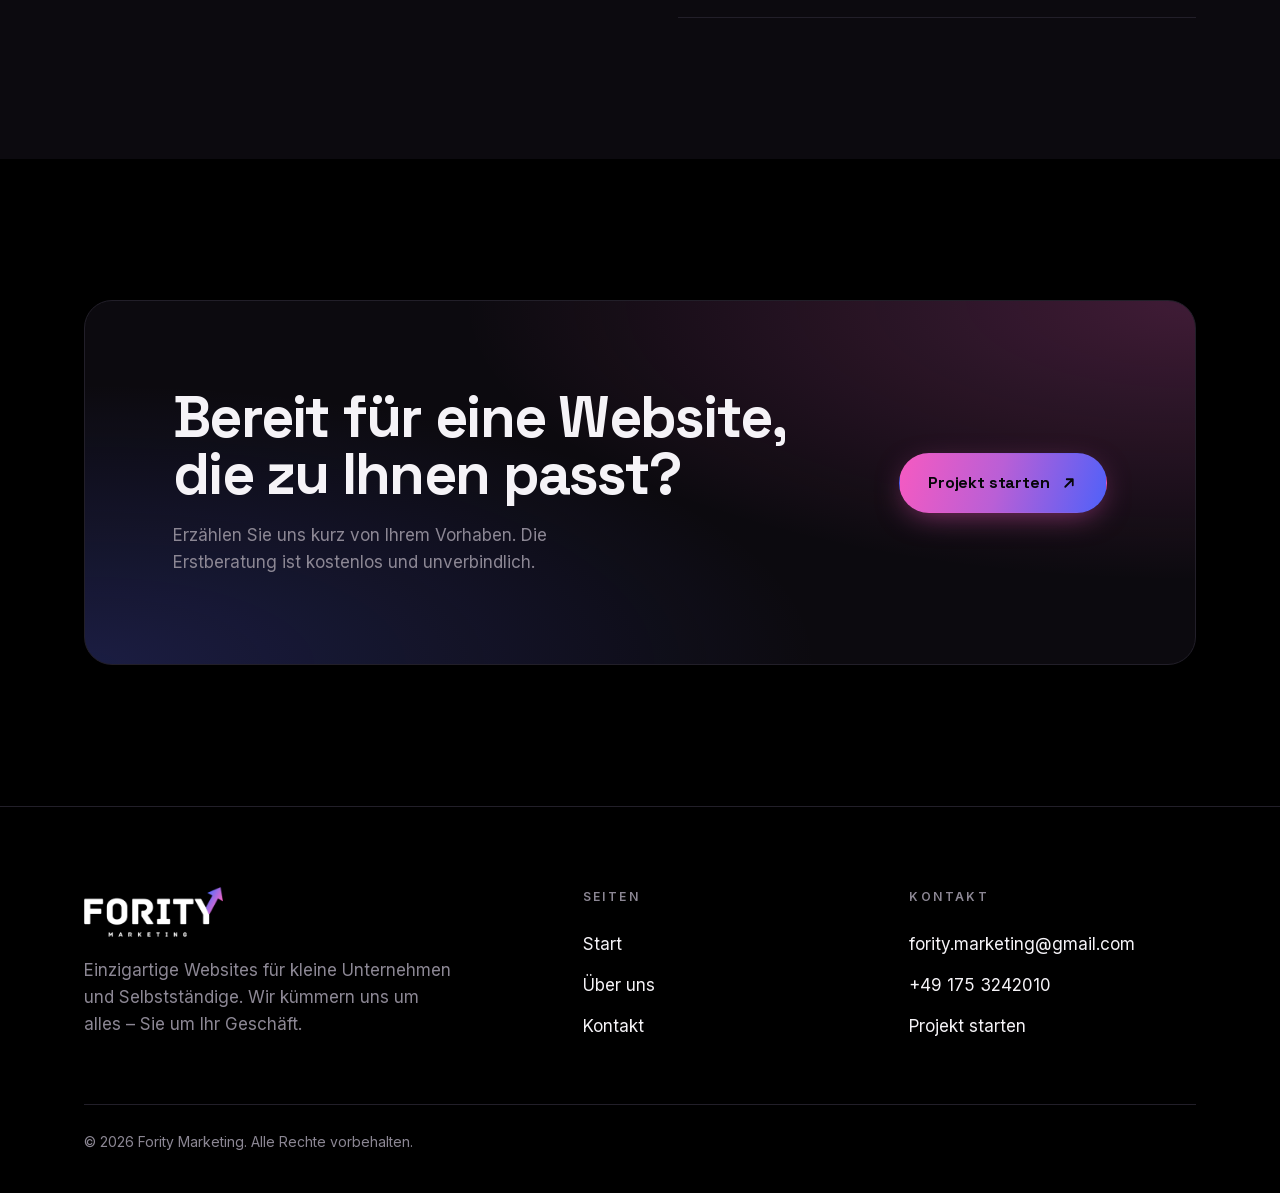
==== commit a3f876e5: "Fonts: Google Fonts lokal hosten (DSGVO-konform) Inter & Space Grotesk als lokale Variable Fonts ein" ====
--- a/index.html
+++ b/index.html
@@ -21,12 +21,13 @@
   <meta name="twitter:title" content="Website erstellen lassen | Fority Marketing" />
   <meta name="twitter:description" content="Einzigartige Websites für kleine Unternehmen & Selbstständige – faire Preise, Rundum-Betreuung." />
   <meta name="twitter:image" content="https://fority-marketing.com/logo.png" />
-
-  <link rel="icon" href="data:image/svg+xml,%3Csvg xmlns='http://www.w3.org/2000/svg' viewBox='0 0 32 32'%3E%3Cdefs%3E%3ClinearGradient id='g' x1='0' y1='1' x2='1' y2='0'%3E%3Cstop offset='0' stop-color='%23f65ac1'/%3E%3Cstop offset='1' stop-color='%234f61f9'/%3E%3C/linearGradient%3E%3C/defs%3E%3Crect width='32' height='32' rx='8' fill='%23000'/%3E%3Cpath d='M9 22 L22 9 M14 9 H22 V17' fill='none' stroke='url(%23g)' stroke-width='3' stroke-linecap='round' stroke-linejoin='round'/%3E%3C/svg%3E" />
-
-  <link rel="preconnect" href="https://fonts.googleapis.com" />
-  <link rel="preconnect" href="https://fonts.gstatic.com" crossorigin />
-  <link href="https://fonts.googleapis.com/css2?family=Inter:wght@400;500;600;700&family=Space+Grotesk:wght@600;700;800&display=swap" rel="stylesheet" />
+  <link rel="icon" href="/favicon.ico" sizes="any" />
+  <link rel="icon" type="image/png" sizes="48x48" href="/favicon-48x48.png" />
+  <link rel="icon" type="image/png" sizes="96x96" href="/favicon-96x96.png" />
+  <link rel="icon" type="image/png" sizes="192x192" href="/favicon-192x192.png" />
+  <link rel="apple-touch-icon" href="/apple-touch-icon.png" />
+  <link rel="preload" href="assets/fonts/inter-latin.woff2" as="font" type="font/woff2" crossorigin />
+  <link rel="preload" href="assets/fonts/spacegrotesk-latin.woff2" as="font" type="font/woff2" crossorigin />
   <link rel="stylesheet" href="style.css" />
 
   <script type="application/ld+json">
@@ -82,14 +83,14 @@
   <!-- ============ NAV ============ -->
   <header class="nav">
     <div class="wrap nav__inner">
-      <a class="nav__logo" href="index.html" aria-label="Fority Marketing — Startseite">
+      <a class="nav__logo" href="/" aria-label="Fority Marketing — Startseite">
         <img src="logo.png" alt="Fority Marketing" width="135" />
       </a>
       <nav class="nav__links" aria-label="Hauptnavigation">
-        <a class="nav__link" href="index.html" aria-current="page">Start</a>
-        <a class="nav__link" href="ueber-uns.html">Über uns</a>
-        <a class="nav__link" href="kontakt.html">Kontakt</a>
-        <a class="btn btn--primary nav__cta" href="kontakt.html">Projekt starten
+        <a class="nav__link" href="/" aria-current="page">Start</a>
+        <a class="nav__link" href="/ueber-uns">Über uns</a>
+        <a class="nav__link" href="/kontakt">Kontakt</a>
+        <a class="btn btn--primary nav__cta" href="/kontakt">Projekt starten
           <svg viewBox="0 0 24 24" fill="none" stroke="currentColor" stroke-width="2.4" stroke-linecap="round" stroke-linejoin="round"><path d="M7 17 17 7M9 7h8v8"/></svg>
         </a>
       </nav>
@@ -110,7 +111,7 @@
           </h1>
           <p class="hero__sub">Sie möchten eine Website erstellen lassen, die wirklich nach Ihnen aussieht? Wir gestalten sie professionell – und kümmern uns danach um alles. Ihr einziger Job: Ihr Geschäft.</p>
           <div class="hero__actions">
-            <a class="btn btn--primary" href="kontakt.html">Projekt starten
+            <a class="btn btn--primary" href="/kontakt">Projekt starten
               <svg viewBox="0 0 24 24" fill="none" stroke="currentColor" stroke-width="2.4" stroke-linecap="round" stroke-linejoin="round"><path d="M7 17 17 7M9 7h8v8"/></svg>
             </a>
             <a class="btn btn--ghost" href="#leistungen">So arbeiten wir</a>
@@ -244,7 +245,7 @@
           <p class="eyebrow">So arbeiten wir</p>
           <h2>Alles aus einer Hand.</h2>
           <p class="big">Ein Ansprechpartner, ein klarer Ablauf, ein Ergebnis, auf das Sie stolz sind. Wir nehmen Ihnen die Technik komplett ab.</p>
-          <a class="btn btn--primary" href="kontakt.html" style="margin-top:32px">Kostenlos beraten lassen
+          <a class="btn btn--primary" href="/kontakt" style="margin-top:32px">Kostenlos beraten lassen
             <svg viewBox="0 0 24 24" fill="none" stroke="currentColor" stroke-width="2.4" stroke-linecap="round" stroke-linejoin="round"><path d="M7 17 17 7M9 7h8v8"/></svg>
           </a>
         </div>
@@ -266,7 +267,7 @@
             <h2>Bereit für eine Website, die zu Ihnen passt?</h2>
             <p>Erzählen Sie uns kurz von Ihrem Vorhaben. Die Erstberatung ist kostenlos und unverbindlich.</p>
           </div>
-          <a class="btn btn--primary" href="kontakt.html">Projekt starten
+          <a class="btn btn--primary" href="/kontakt">Projekt starten
             <svg viewBox="0 0 24 24" fill="none" stroke="currentColor" stroke-width="2.4" stroke-linecap="round" stroke-linejoin="round"><path d="M7 17 17 7M9 7h8v8"/></svg>
           </a>
         </div>
@@ -284,15 +285,15 @@
         </div>
         <div class="footer__col">
           <h4>Seiten</h4>
-          <a href="index.html">Start</a>
-          <a href="ueber-uns.html">Über uns</a>
-          <a href="kontakt.html">Kontakt</a>
+          <a href="/">Start</a>
+          <a href="/ueber-uns">Über uns</a>
+          <a href="/kontakt">Kontakt</a>
         </div>
         <div class="footer__col">
           <h4>Kontakt</h4>
           <a href="mailto:fority.marketing@gmail.com">fority.marketing@gmail.com</a>
           <a href="tel:+491753242010">+49 175 3242010</a>
-          <a href="kontakt.html">Projekt starten</a>
+          <a href="/kontakt">Projekt starten</a>
         </div>
       </div>
       <div class="footer__bottom">
--- a/style.css
+++ b/style.css
@@ -1,3 +1,44 @@
+/* ============================================================
+   FONTS — lokal gehostet (DSGVO-konform, keine Google-Server)
+   Inter & Space Grotesk als Variable Fonts (weight 400–800)
+   ============================================================ */
+
+/* Inter — Fließtext */
+@font-face {
+  font-family: "Inter";
+  font-style: normal;
+  font-weight: 400 700;
+  font-display: swap;
+  src: url("assets/fonts/inter-latin.woff2") format("woff2");
+  unicode-range: U+0000-00FF, U+0131, U+0152-0153, U+02BB-02BC, U+02C6, U+02DA, U+02DC, U+0304, U+0308, U+0329, U+2000-206F, U+20AC, U+2122, U+2191, U+2193, U+2212, U+2215, U+FEFF, U+FFFD;
+}
+@font-face {
+  font-family: "Inter";
+  font-style: normal;
+  font-weight: 400 700;
+  font-display: swap;
+  src: url("assets/fonts/inter-latin-ext.woff2") format("woff2");
+  unicode-range: U+0100-02BA, U+02BD-02C5, U+02C7-02CC, U+02CE-02D7, U+02DD-02FF, U+0304, U+0308, U+0329, U+1D00-1DBF, U+1E00-1E9F, U+1EF2-1EFF, U+2020, U+20A0-20AB, U+20AD-20C0, U+2113, U+2C60-2C7F, U+A720-A7FF;
+}
+
+/* Space Grotesk — Überschriften */
+@font-face {
+  font-family: "Space Grotesk";
+  font-style: normal;
+  font-weight: 600 800;
+  font-display: swap;
+  src: url("assets/fonts/spacegrotesk-latin.woff2") format("woff2");
+  unicode-range: U+0000-00FF, U+0131, U+0152-0153, U+02BB-02BC, U+02C6, U+02DA, U+02DC, U+0304, U+0308, U+0329, U+2000-206F, U+20AC, U+2122, U+2191, U+2193, U+2212, U+2215, U+FEFF, U+FFFD;
+}
+@font-face {
+  font-family: "Space Grotesk";
+  font-style: normal;
+  font-weight: 600 800;
+  font-display: swap;
+  src: url("assets/fonts/spacegrotesk-latin-ext.woff2") format("woff2");
+  unicode-range: U+0100-02BA, U+02BD-02C5, U+02C7-02CC, U+02CE-02D7, U+02DD-02FF, U+0304, U+0308, U+0329, U+1D00-1DBF, U+1E00-1E9F, U+1EF2-1EFF, U+2020, U+20A0-20AB, U+20AD-20C0, U+2113, U+2C60-2C7F, U+A720-A7FF;
+}
+
 /* ============================================================
    FORITY MARKETING — Design System
    Bold & loud · black canvas · logo gradient (pink→purple)
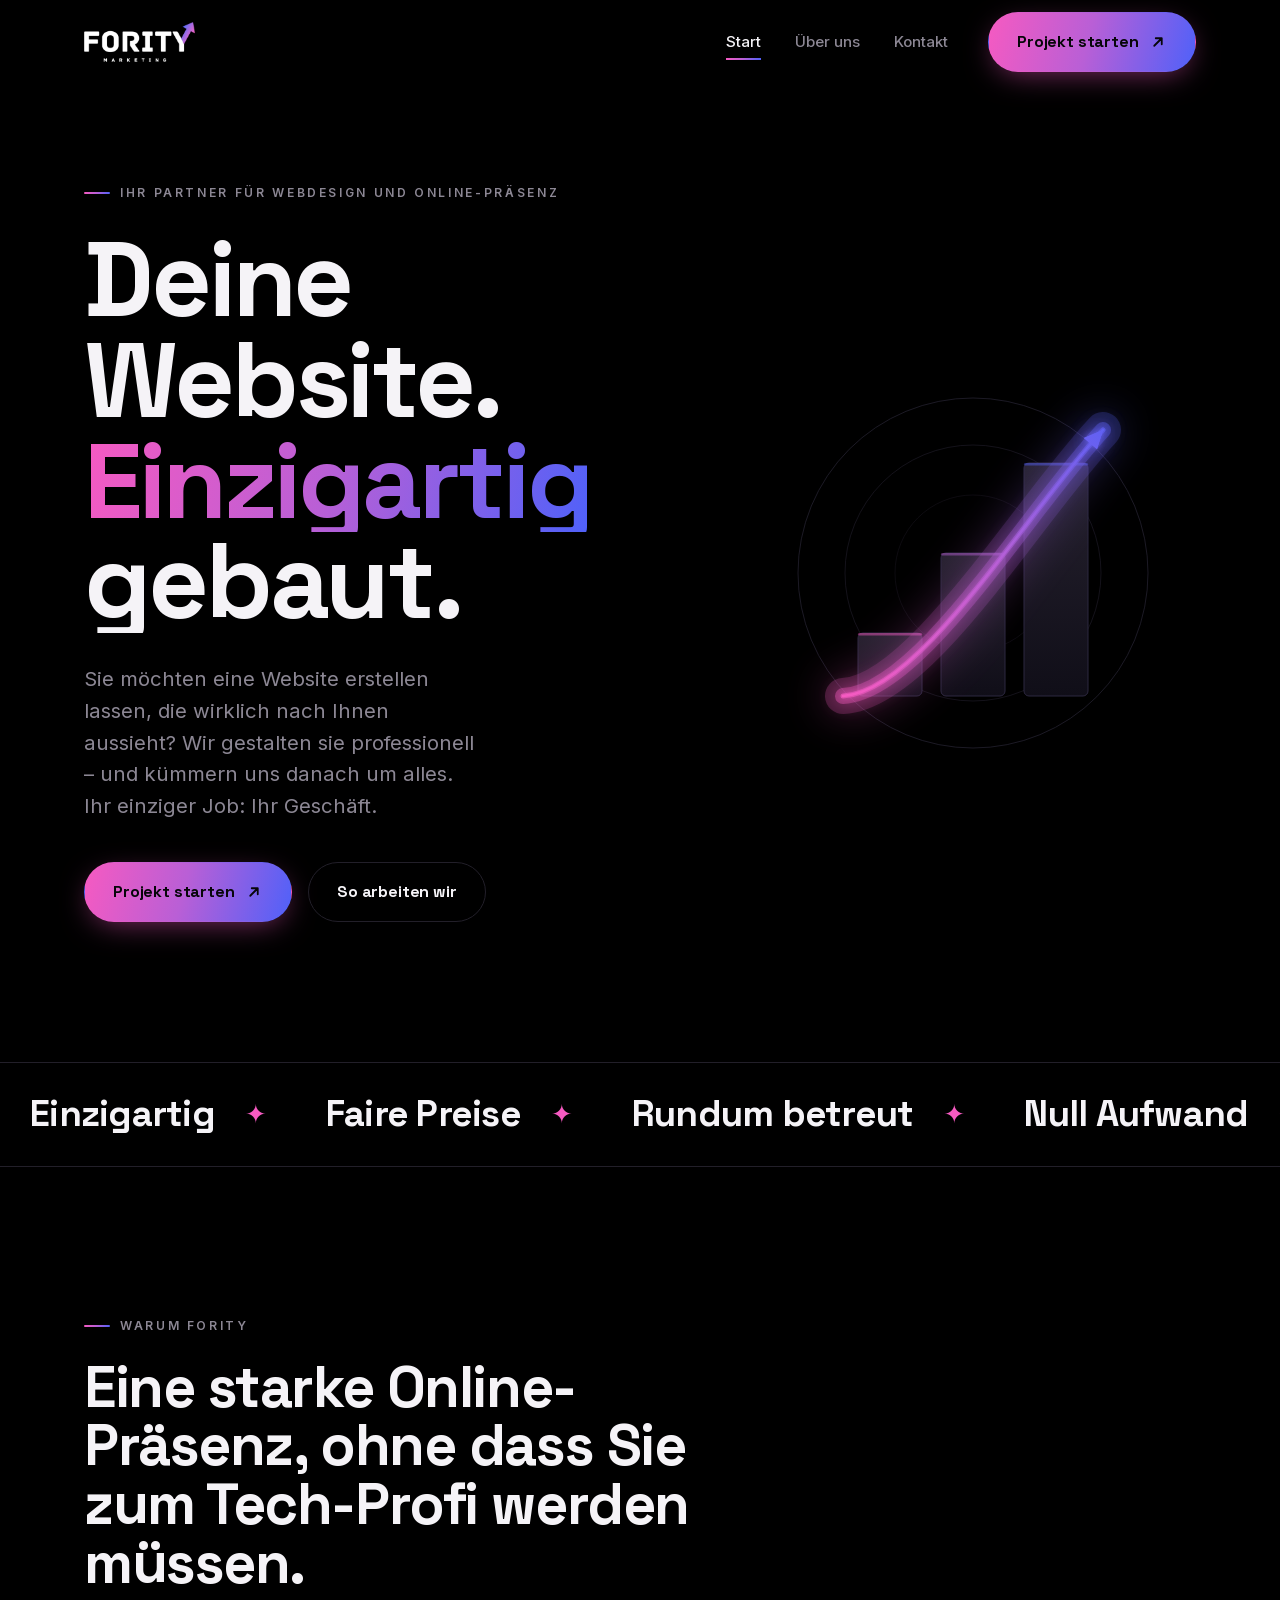
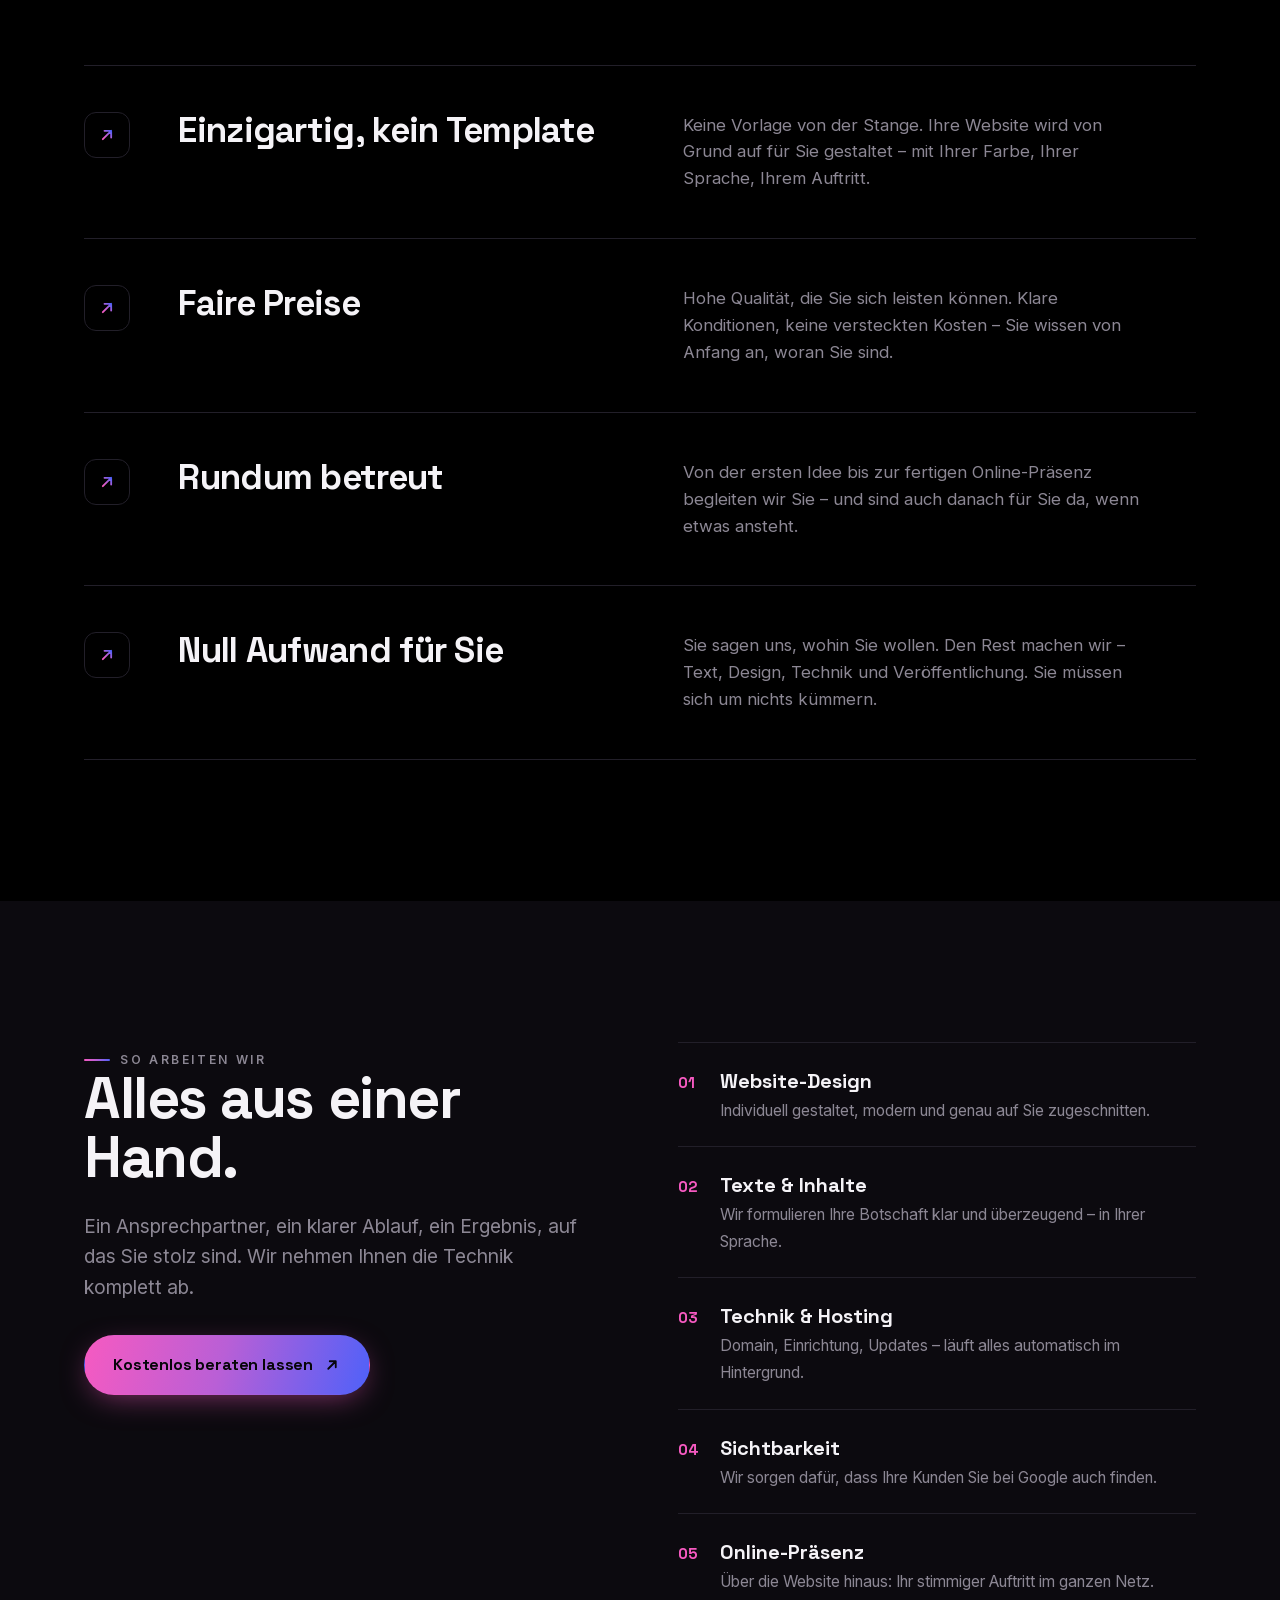
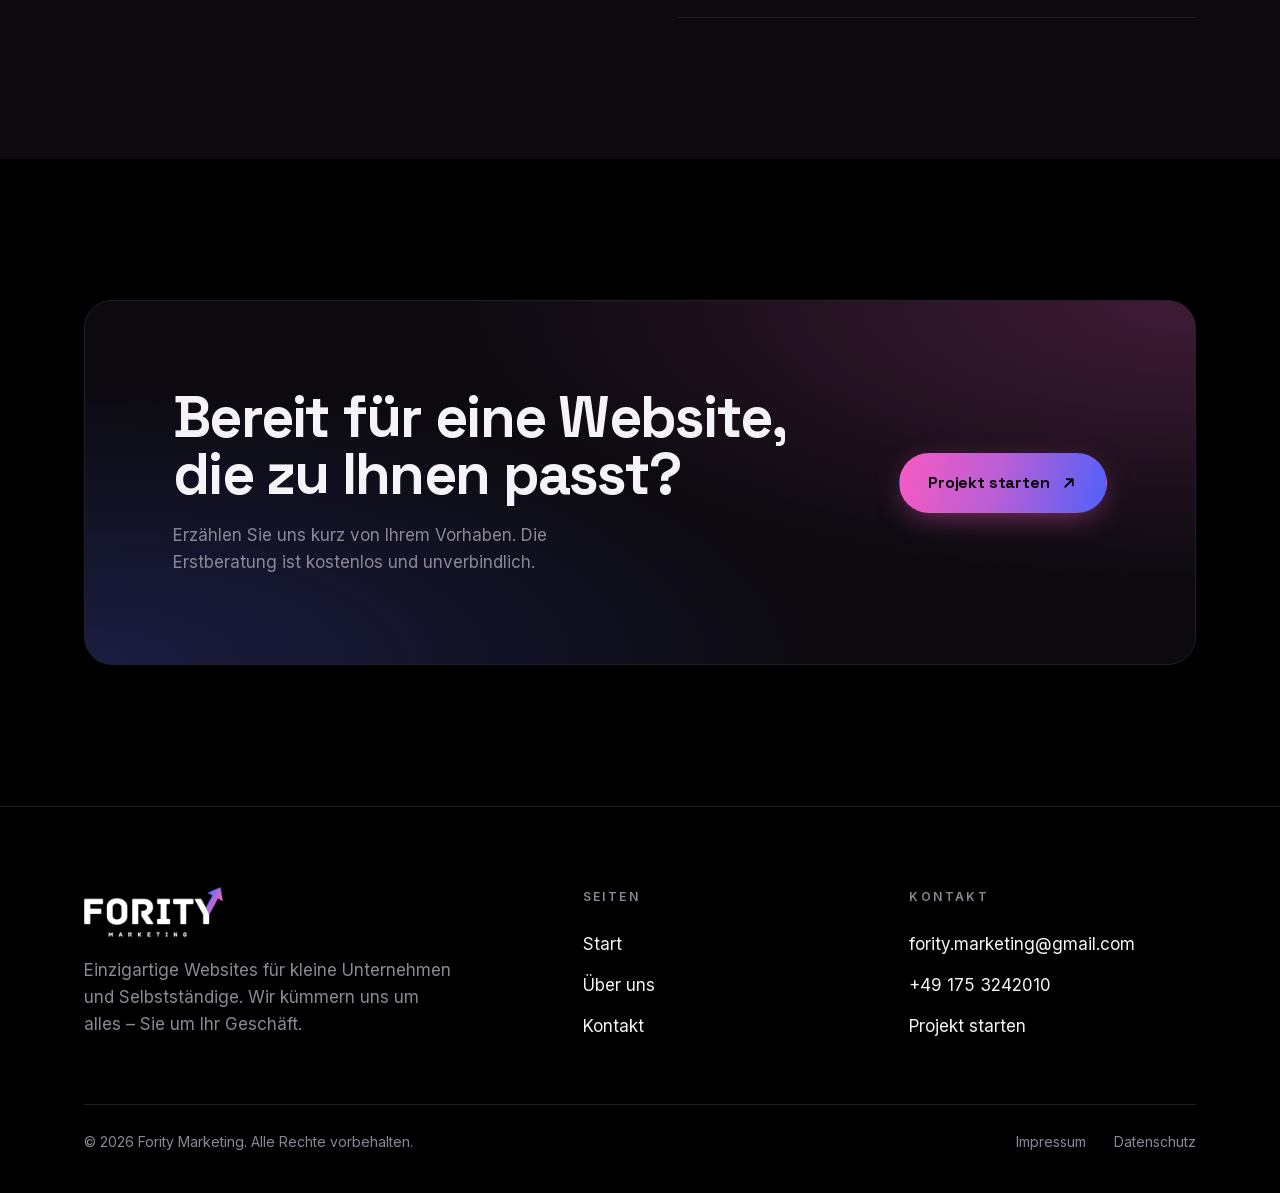
==== commit bff61790: "Rechtliches: Impressum & Datenschutzerklärung als HTML-Seiten - impressum.html und datenschutz.html " ====
--- a/index.html
+++ b/index.html
@@ -298,6 +298,10 @@
       </div>
       <div class="footer__bottom">
         <span>© <span id="year">2026</span> Fority Marketing. Alle Rechte vorbehalten.</span>
+        <nav class="footer__legal" aria-label="Rechtliches">
+          <a href="/impressum">Impressum</a>
+          <a href="/datenschutz">Datenschutz</a>
+        </nav>
       </div>
     </div>
   </footer>
--- a/style.css
+++ b/style.css
@@ -321,9 +321,38 @@
 .footer__col a:hover { color: var(--pink); }
 .footer__bottom {
   margin-top: 56px; padding-top: 26px; border-top: 1px solid var(--line);
-  display: flex; justify-content: space-between; flex-wrap: wrap; gap: 14px;
+  display: flex; justify-content: space-between; flex-wrap: wrap; gap: 14px 28px;
   color: var(--muted); font-size: 14px;
 }
+.footer__legal { display: flex; gap: 28px; flex-wrap: wrap; }
+.footer__legal a { color: var(--muted); transition: color .25s var(--ease); }
+.footer__legal a:hover { color: var(--pink); }
+
+/* ============================================================
+   LEGAL PAGES (Impressum / Datenschutz) — Lauftext
+   ============================================================ */
+.legal { padding-bottom: clamp(60px, 9vw, 120px); }
+.legal .wrap { max-width: 860px; }
+.legal h2 {
+  font-family: var(--display); font-weight: 700;
+  font-size: clamp(1.4rem, 3vw, 1.9rem); letter-spacing: -0.02em;
+  margin-top: 48px; margin-bottom: 14px;
+}
+.legal h3 {
+  font-family: var(--display); font-weight: 600;
+  font-size: clamp(1.1rem, 2vw, 1.3rem); margin-top: 30px; margin-bottom: 10px;
+}
+.legal h4 {
+  font-weight: 700; font-size: 1.02rem; color: var(--text);
+  margin-top: 22px; margin-bottom: 8px;
+}
+.legal p { color: var(--muted); margin-bottom: 14px; }
+.legal ul { color: var(--muted); margin: 0 0 14px 1.2em; }
+.legal li { margin-bottom: 8px; }
+.legal a { color: var(--pink); word-break: break-word; }
+.legal a:hover { text-decoration: underline; }
+.legal address { font-style: normal; color: var(--text); margin-bottom: 14px; line-height: 1.7; }
+.legal strong { color: var(--text); }
 
 /* ============================================================
    PAGE HEADER (inner pages)
